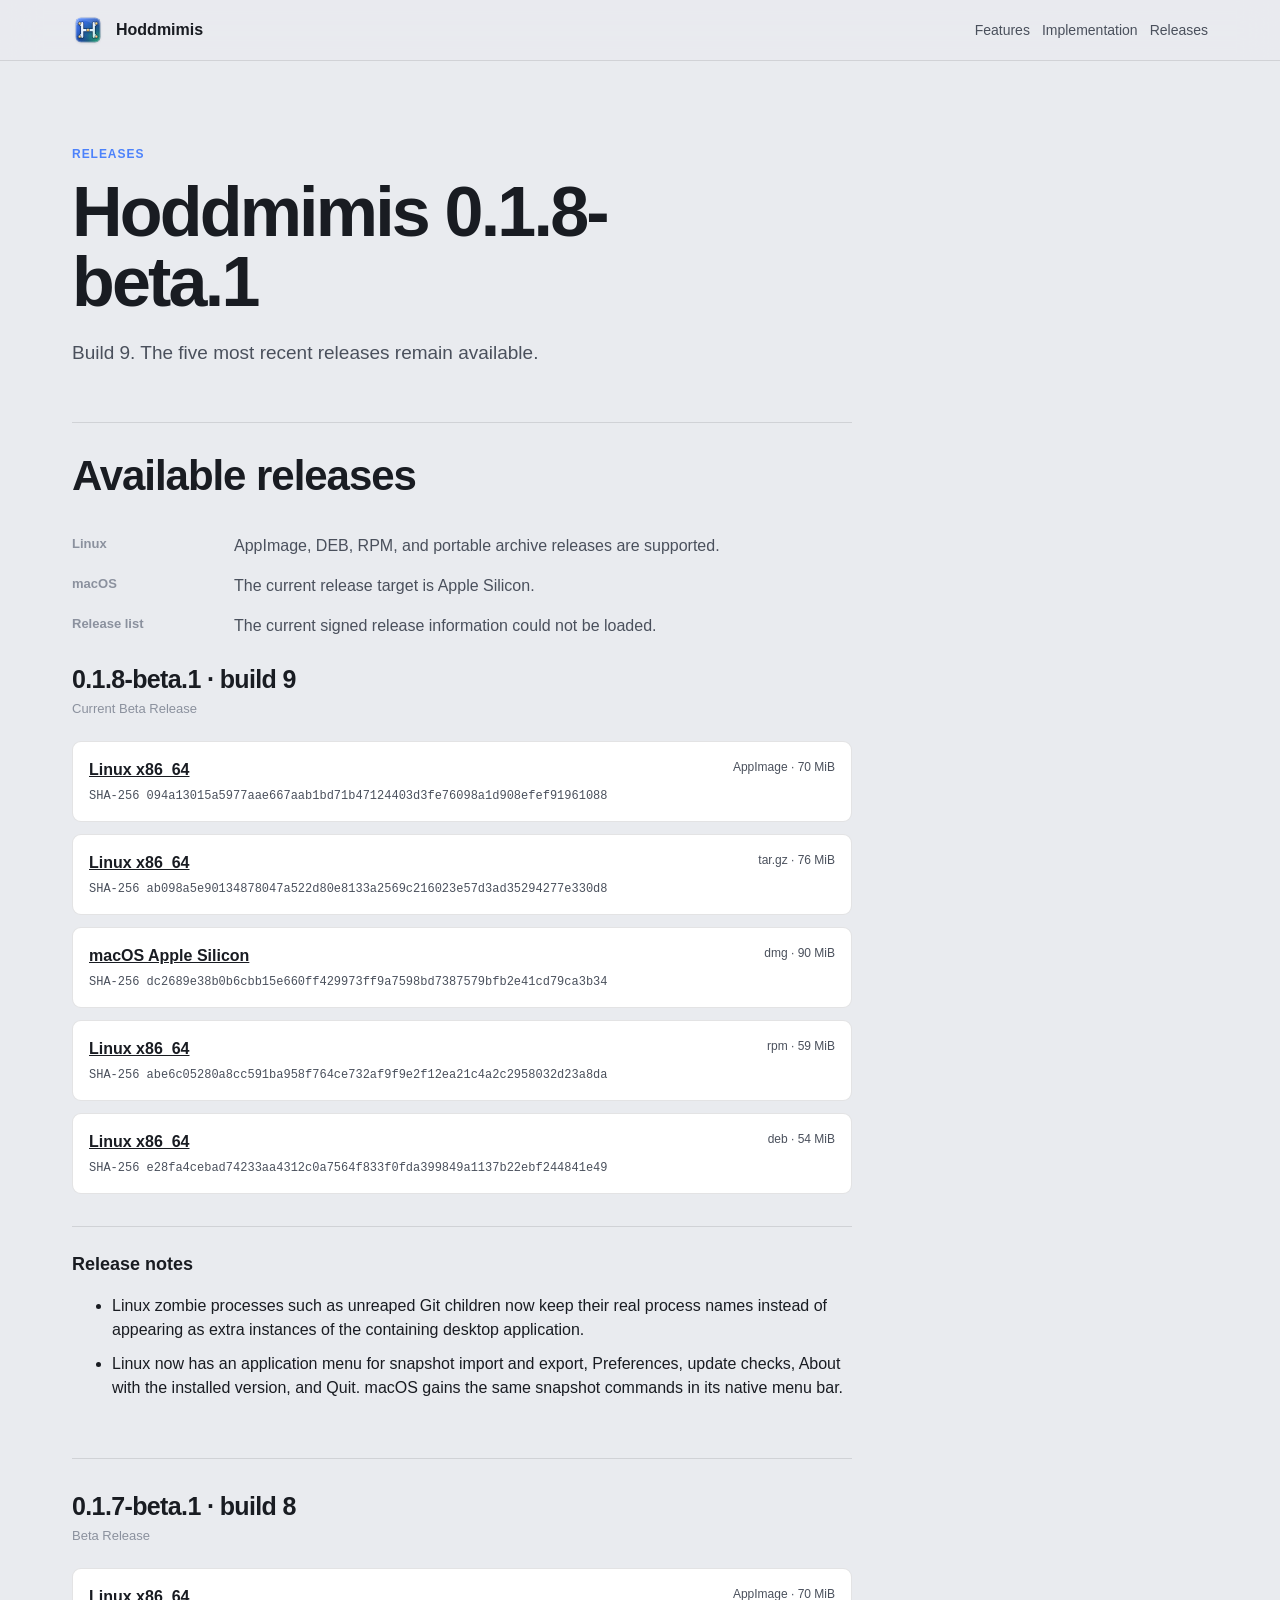
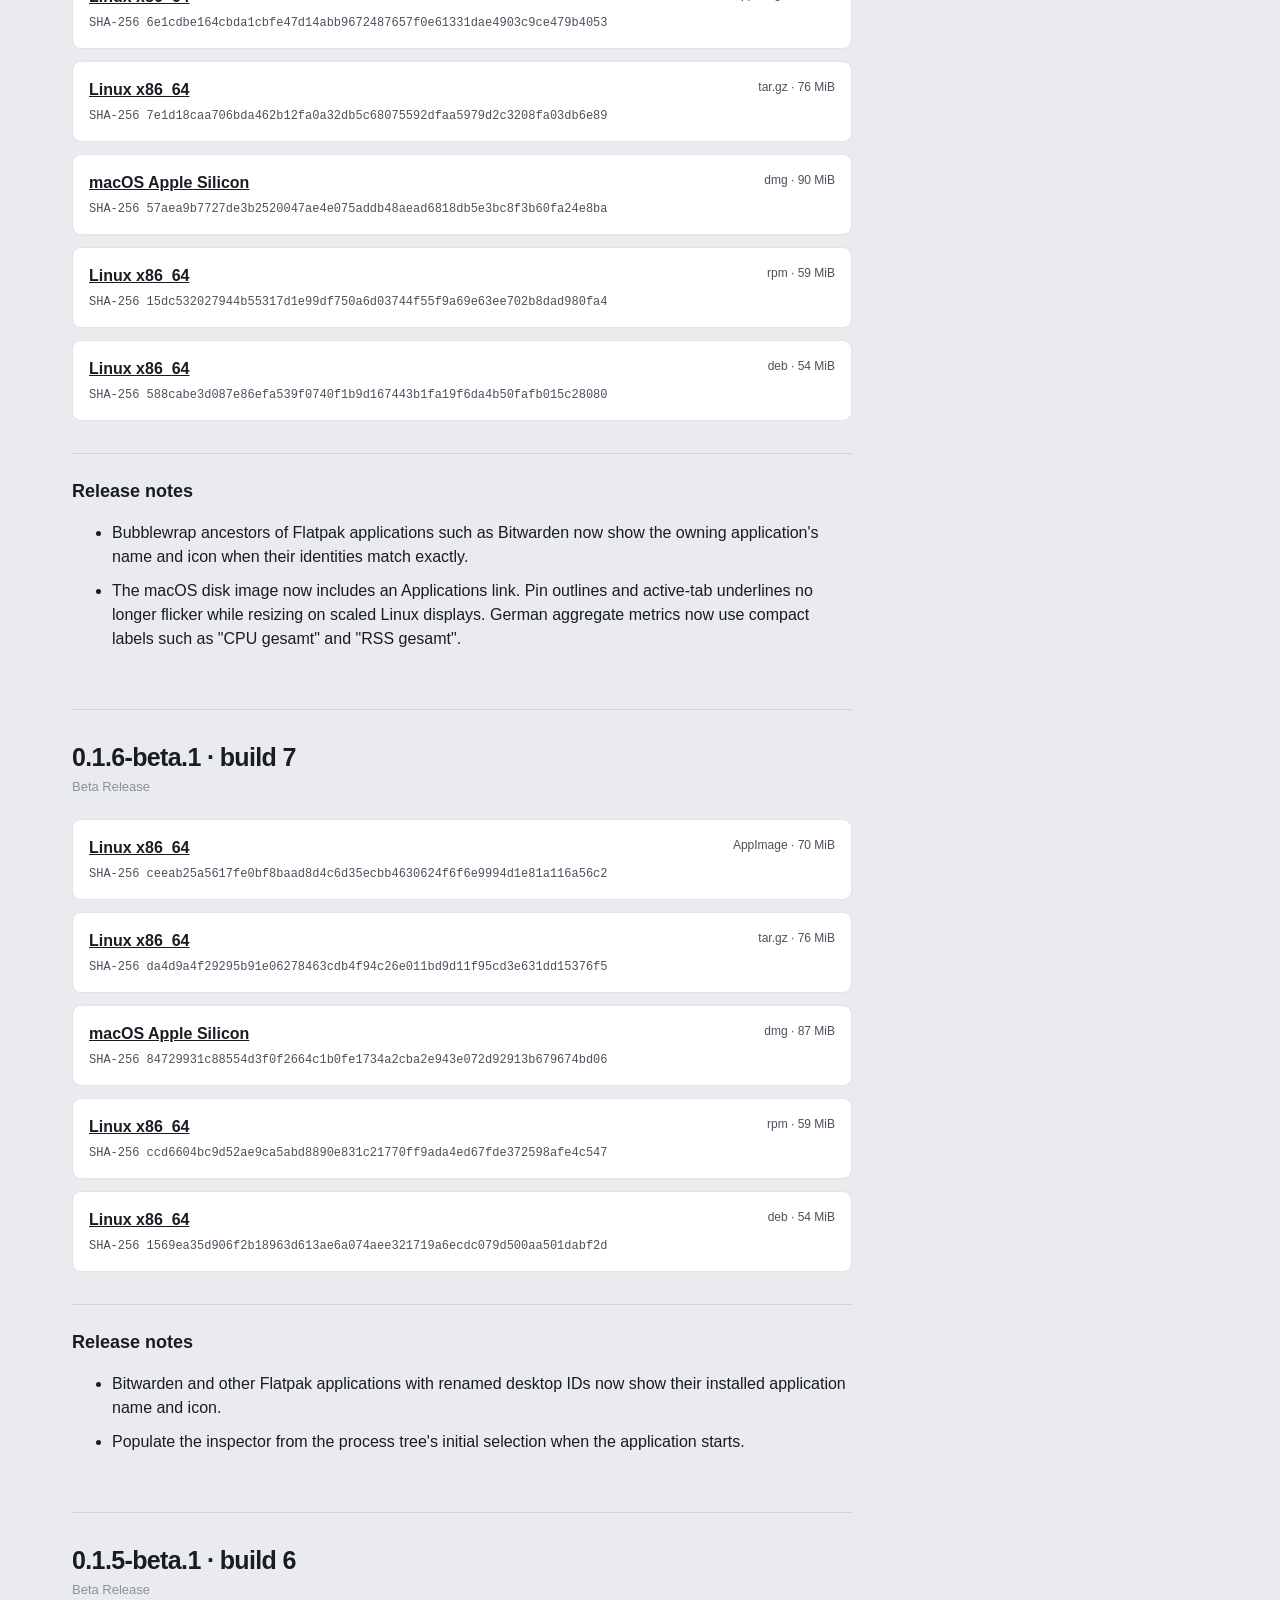
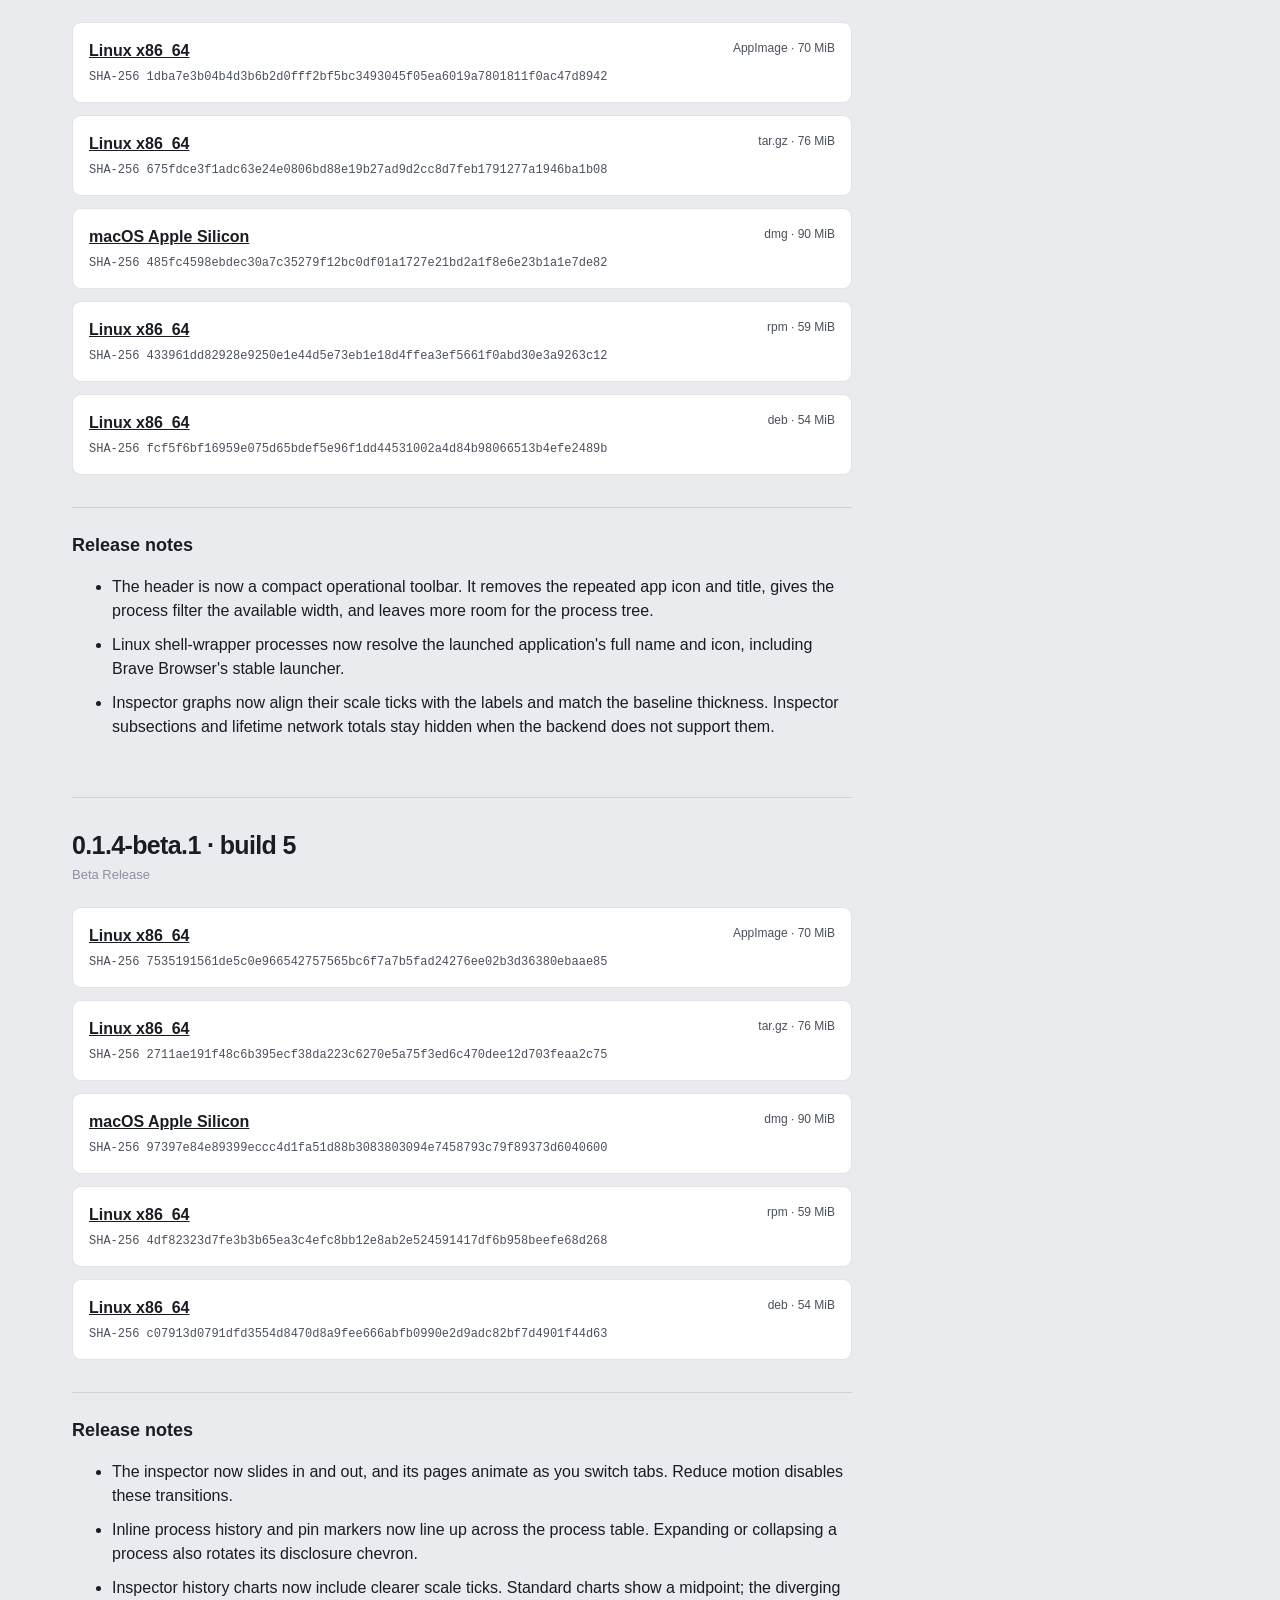
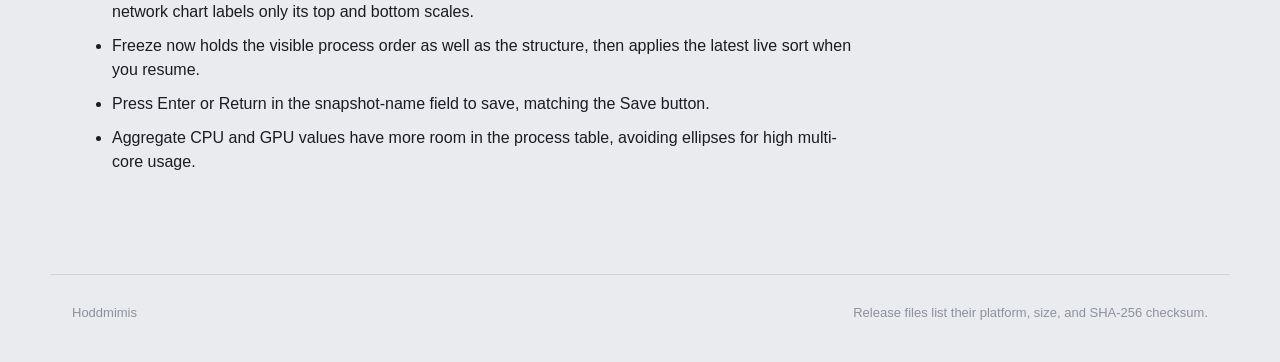
==== website/releases.html @ bf932015 "Publish clean Hoddmimis website history" ====
<!doctype html>
<html lang="en">
  <head>
    <meta charset="utf-8">
    <meta name="viewport" content="width=device-width, initial-scale=1">
    <title>Releases · Hoddmimis</title>
    <meta name="description" content="Linux and macOS downloads, release notes, sizes, and checksums for Hoddmimis.">
    <meta name="theme-color" content="#16181d" media="(prefers-color-scheme: dark)">
    <meta name="theme-color" content="#ffffff" media="(prefers-color-scheme: light)">
    <link rel="icon" href="assets/brand/hoddmimis-icon.svg" type="image/svg+xml">
    <link rel="icon" href="assets/brand/favicon-32.png" sizes="32x32" type="image/png">
    <link rel="apple-touch-icon" href="assets/brand/apple-touch-icon.png" sizes="180x180">
    <link rel="manifest" href="site.webmanifest">
    <link rel="stylesheet" href="styles.css">
  </head>
  <body>
    <a class="skip-link" href="#main-content">Skip to main content</a>
    <header class="site-header">
      <nav aria-label="Primary navigation">
        <a class="brand" href="index.html" aria-label="Hoddmimis home"><img class="brand-mark" src="assets/brand/hoddmimis-icon.svg" alt="" width="32" height="32"><span>Hoddmimis</span></a>
        <div class="nav-links"><a href="index.html#features">Features</a><a href="index.html#architecture">Implementation</a><a aria-current="page" href="releases.html">Releases</a></div>
      </nav>
    </header>
    <main id="main-content" class="release-page" tabindex="-1">
      <p class="section-label">Releases</p>
      <h1 data-release-heading aria-live="polite">Hoddmimis releases</h1>
      <p class="lede" data-release-intro>Loading the current Linux and macOS release information.</p>
      <section class="release-status" aria-labelledby="current-status" data-release-status>
        <h2 id="current-status">Current development status</h2>
        <dl data-development-status>
          <dt>Linux</dt><dd>AppImage, DEB, RPM, and portable archive releases are supported.</dd>
          <dt>macOS</dt><dd>The current release target is Apple Silicon.</dd>
          <dt>Release list</dt><dd>The current signed release information could not be loaded.</dd>
        </dl>
        <div class="release-history" data-release-history hidden></div>
        <p class="manifest-error" data-manifest-error role="status" hidden>The release list could not be loaded.</p>
      </section>
    </main>
    <footer><span>Hoddmimis</span><span>Release files list their platform, size, and SHA-256 checksum.</span></footer>
    <script src="releases.js" defer></script>
  </body>
</html>
---- website/styles.css ----
:root {
  color-scheme: light dark;
  --page: #e9ebef;
  --surface: #ffffff;
  --panel: #ffffff;
  --header: #fafafb;
  --field: #f1f2f5;
  --selection: #eaf0fd;
  --text: #191c22;
  --muted: #4a505c;
  --faint: #8b919e;
  --accent: #4c82fb;
  --live: #34c77b;
  --line: rgba(25, 28, 34, 0.12);
  --shadow: rgba(25, 28, 34, 0.16);
}

@media (prefers-color-scheme: dark) {
  :root {
    --page: #0d0f13;
    --surface: #16181d;
    --panel: #15171c;
    --header: #181a1f;
    --field: #1f2229;
    --selection: #1d273d;
    --text: #e7e9ee;
    --muted: #9aa1ad;
    --faint: #646b78;
    --line: rgba(231, 233, 238, 0.11);
    --shadow: rgba(0, 0, 0, 0.38);
  }
}

* { box-sizing: border-box; }

html { scroll-behavior: smooth; }

body {
  margin: 0;
  background: var(--page);
  color: var(--text);
  font-family: Inter, Geist, -apple-system, BlinkMacSystemFont, "Segoe UI", sans-serif;
  line-height: 1.5;
}

a { color: inherit; }

.skip-link {
  position: fixed;
  top: 8px;
  left: 8px;
  z-index: 20;
  padding: 10px 14px;
  border: 1px solid var(--accent);
  border-radius: 8px;
  background: var(--surface);
  color: var(--text);
  font-weight: 700;
  text-decoration: none;
  transform: translateY(calc(-100% - 16px));
}

.skip-link:focus {
  transform: translateY(0);
}

.site-header {
  position: sticky;
  top: 0;
  z-index: 10;
  border-bottom: 1px solid var(--line);
  background: color-mix(in srgb, var(--page) 86%, transparent);
  backdrop-filter: blur(18px);
}

nav {
  display: flex;
  align-items: center;
  justify-content: space-between;
  max-width: 1180px;
  margin: 0 auto;
  padding: 14px 22px;
}

.brand, .nav-links { display: flex; align-items: center; gap: 12px; }
.brand { font-weight: 750; text-decoration: none; }
.brand-mark {
  border-radius: 8px;
  display: block;
}
.brand-mark { width: 32px; height: 32px; }
.nav-links a { color: var(--muted); font-size: 14px; text-decoration: none; }
.nav-links a:hover, .nav-links a:focus-visible { color: var(--text); }

.hero {
  display: grid;
  grid-template-columns: minmax(0, 0.84fr) minmax(520px, 1.16fr);
  gap: 52px;
  align-items: center;
  max-width: 1180px;
  min-height: 680px;
  margin: 0 auto;
  padding: 72px 22px 84px;
}

.eyebrow, .section-label {
  margin: 0 0 14px;
  color: var(--accent);
  font-size: 12px;
  font-weight: 780;
  letter-spacing: 0.08em;
  text-transform: uppercase;
}

h1, h2, h3, p { margin-top: 0; }
h1 { max-width: 720px; margin-bottom: 22px; font-size: clamp(44px, 6vw, 64px); line-height: 1; letter-spacing: -0.04em; }
h2 { max-width: 760px; font-size: clamp(30px, 4vw, 42px); line-height: 1.1; letter-spacing: -0.025em; }
h3 { margin-bottom: 10px; font-size: 18px; }
.lede { max-width: 660px; color: var(--muted); font-size: 19px; }
.development-note { margin-top: 18px; color: var(--faint); font-size: 13px; }

.actions { display: flex; flex-wrap: wrap; gap: 10px; margin-top: 30px; }
.button { border: 1px solid var(--line); border-radius: 8px; padding: 11px 17px; font-weight: 700; text-decoration: none; }
.button.primary { border-color: var(--accent); background: var(--accent); color: #fff; }
.button.secondary { background: var(--surface); }
.button:focus-visible, a:focus-visible { outline: 3px solid color-mix(in srgb, var(--accent) 55%, transparent); outline-offset: 3px; }

.app-shot { overflow: hidden; margin: 0; border: 1px solid var(--line); border-radius: 12px; background: var(--panel); box-shadow: 0 24px 60px var(--shadow); }
.app-shot img { display: block; width: 100%; height: auto; }
.app-shot figcaption { border-top: 1px solid var(--line); padding: 9px 12px; color: var(--faint); font-size: 12px; }

.band, .release-page { max-width: 1180px; margin: 0 auto; padding: 84px 22px; }
.feature-grid { display: grid; grid-template-columns: repeat(2, minmax(0, 1fr)); gap: 14px; margin-top: 34px; }
.feature-grid article { min-height: 170px; border: 1px solid var(--line); border-radius: 10px; padding: 24px; background: var(--surface); }
.feature-grid p, .architecture p { color: var(--muted); }
.architecture { max-width: 820px; }
.architecture p:last-child { max-width: 760px; }

.release-page { min-height: calc(100vh - 140px); }
.release-page h1 { font-size: clamp(42px, 6vw, 70px); }
.release-status { max-width: 780px; margin-top: 54px; border-top: 1px solid var(--line); padding-top: 30px; }
.release-status dl { display: grid; grid-template-columns: 140px 1fr; gap: 16px 22px; }
.release-status dt { color: var(--faint); font-size: 13px; font-weight: 700; }
.release-status dd { margin: 0; color: var(--muted); }
.release-history { display: grid; gap: 42px; margin-top: 28px; }
.release-entry + .release-entry { border-top: 1px solid var(--line); padding-top: 34px; }
.release-entry h2 { margin: 0; font-size: 25px; }
.release-channel { margin: 6px 0 0; color: var(--faint); font-size: 13px; text-transform: capitalize; }
.release-assets { display: grid; gap: 12px; margin-top: 22px; }
.release-notes { margin-top: 32px; border-top: 1px solid var(--line); padding-top: 24px; }
.release-notes h3 { margin-top: 0; }
.release-notes li + li { margin-top: 10px; }
.release-asset { display: grid; grid-template-columns: 1fr auto; gap: 5px 20px; border: 1px solid var(--line); border-radius: 9px; padding: 16px; background: var(--surface); }
.release-asset a { color: var(--text); font-weight: 720; }
.release-asset span, .release-asset code { color: var(--muted); font-size: 12px; }
.release-asset code { grid-column: 1 / -1; overflow-wrap: anywhere; }
.manifest-error { color: var(--muted); }

footer { display: flex; justify-content: space-between; gap: 24px; max-width: 1180px; margin: 0 auto; border-top: 1px solid var(--line); padding: 28px 22px 40px; color: var(--faint); font-size: 13px; }

@media (max-width: 920px) {
  .hero { grid-template-columns: 1fr; min-height: auto; }
}

@media (max-width: 620px) {
  .nav-links a:not([aria-current="page"]) { display: none; }
  .hero, .band, .release-page { padding-left: 16px; padding-right: 16px; }
  .hero { padding-top: 52px; }
  h1 { font-size: 46px; }
  .feature-grid { grid-template-columns: 1fr; }
  .release-status dl { grid-template-columns: 1fr; gap: 5px; }
  .release-status dd { margin-bottom: 14px; }
  .release-asset { grid-template-columns: 1fr; }
  footer { flex-direction: column; padding-left: 16px; padding-right: 16px; }
}

@media (prefers-reduced-motion: reduce) {
  html { scroll-behavior: auto; }
}
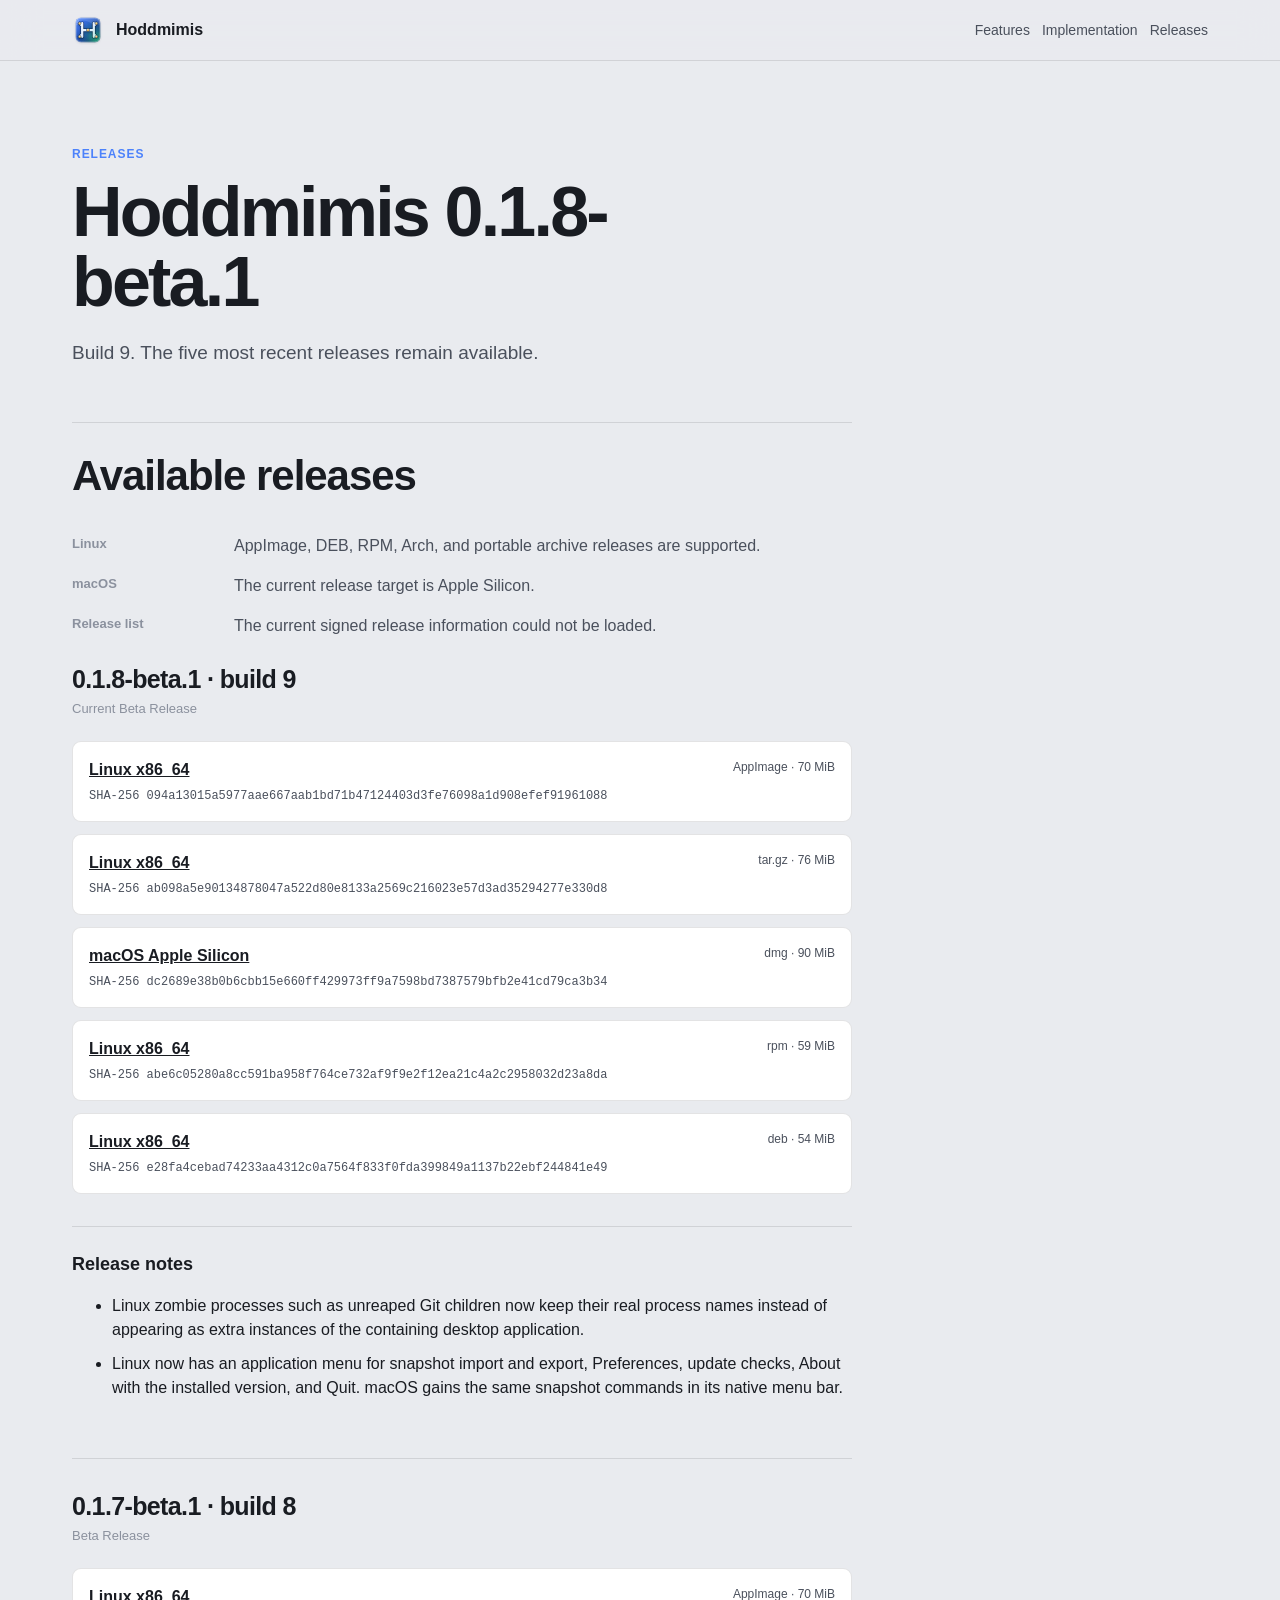
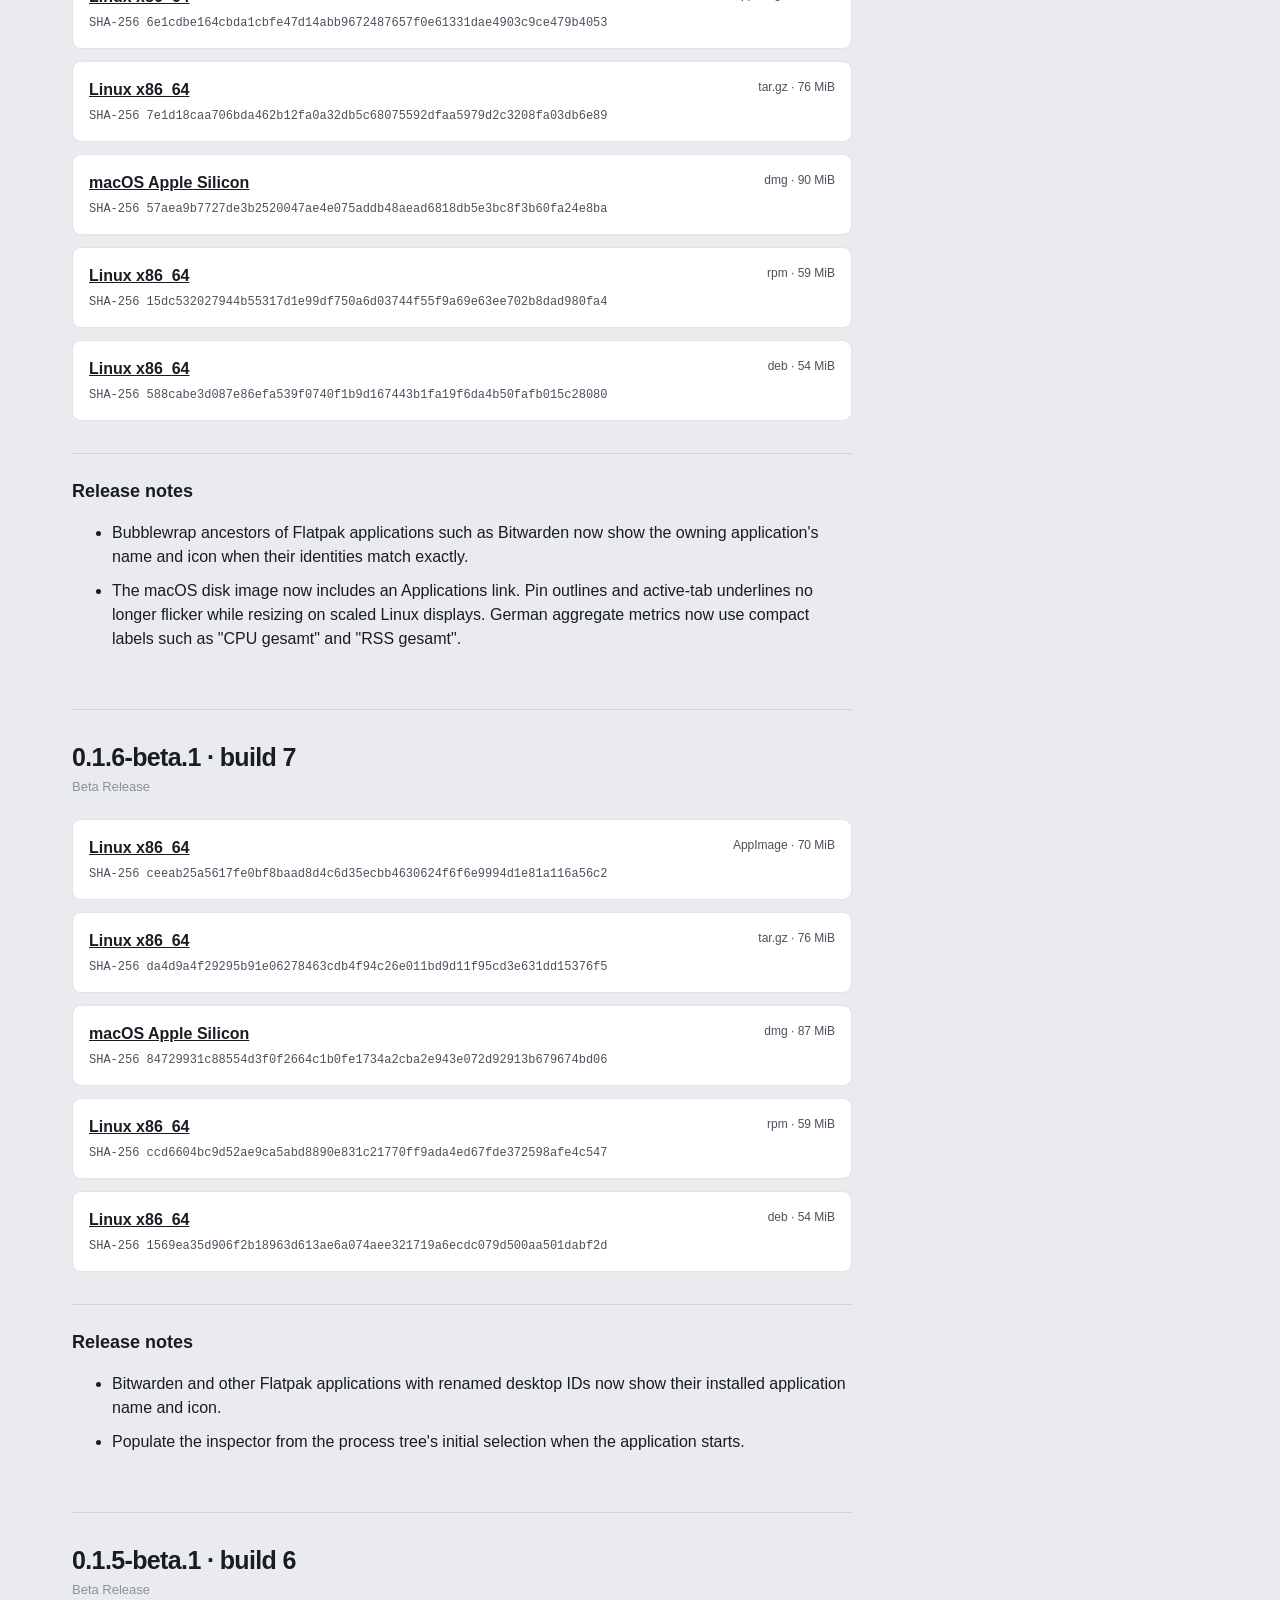
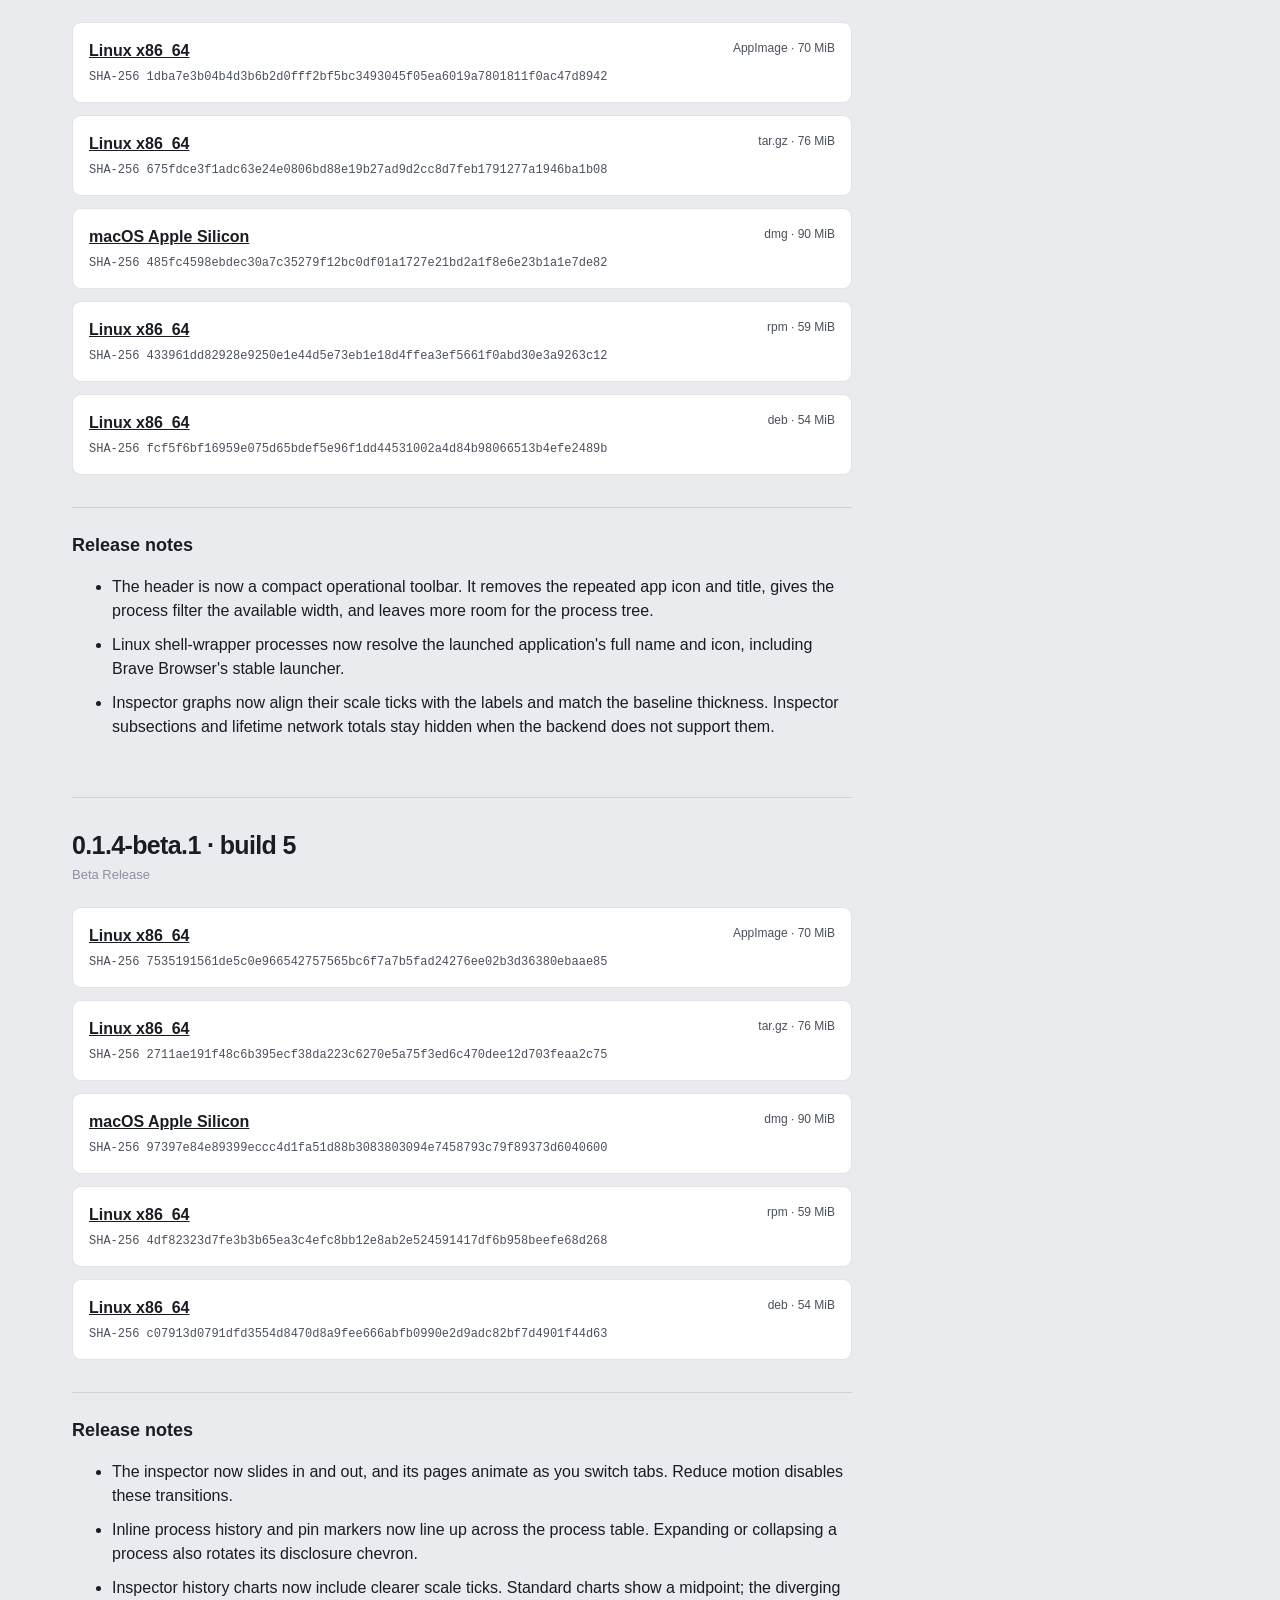
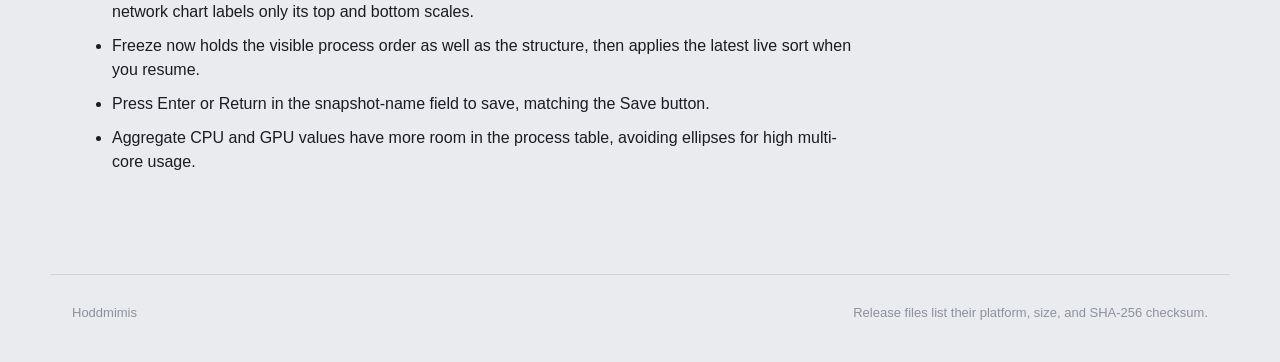
==== commit caccdc8f: "Sync Hoddmimis website from Forgejo" ====
--- a/website/releases.html
+++ b/website/releases.html
@@ -28,7 +28,7 @@
       <section class="release-status" aria-labelledby="current-status" data-release-status>
         <h2 id="current-status">Current development status</h2>
         <dl data-development-status>
-          <dt>Linux</dt><dd>AppImage, DEB, RPM, and portable archive releases are supported.</dd>
+          <dt>Linux</dt><dd>AppImage, DEB, RPM, Arch, and portable archive releases are supported.</dd>
           <dt>macOS</dt><dd>The current release target is Apple Silicon.</dd>
           <dt>Release list</dt><dd>The current signed release information could not be loaded.</dd>
         </dl>
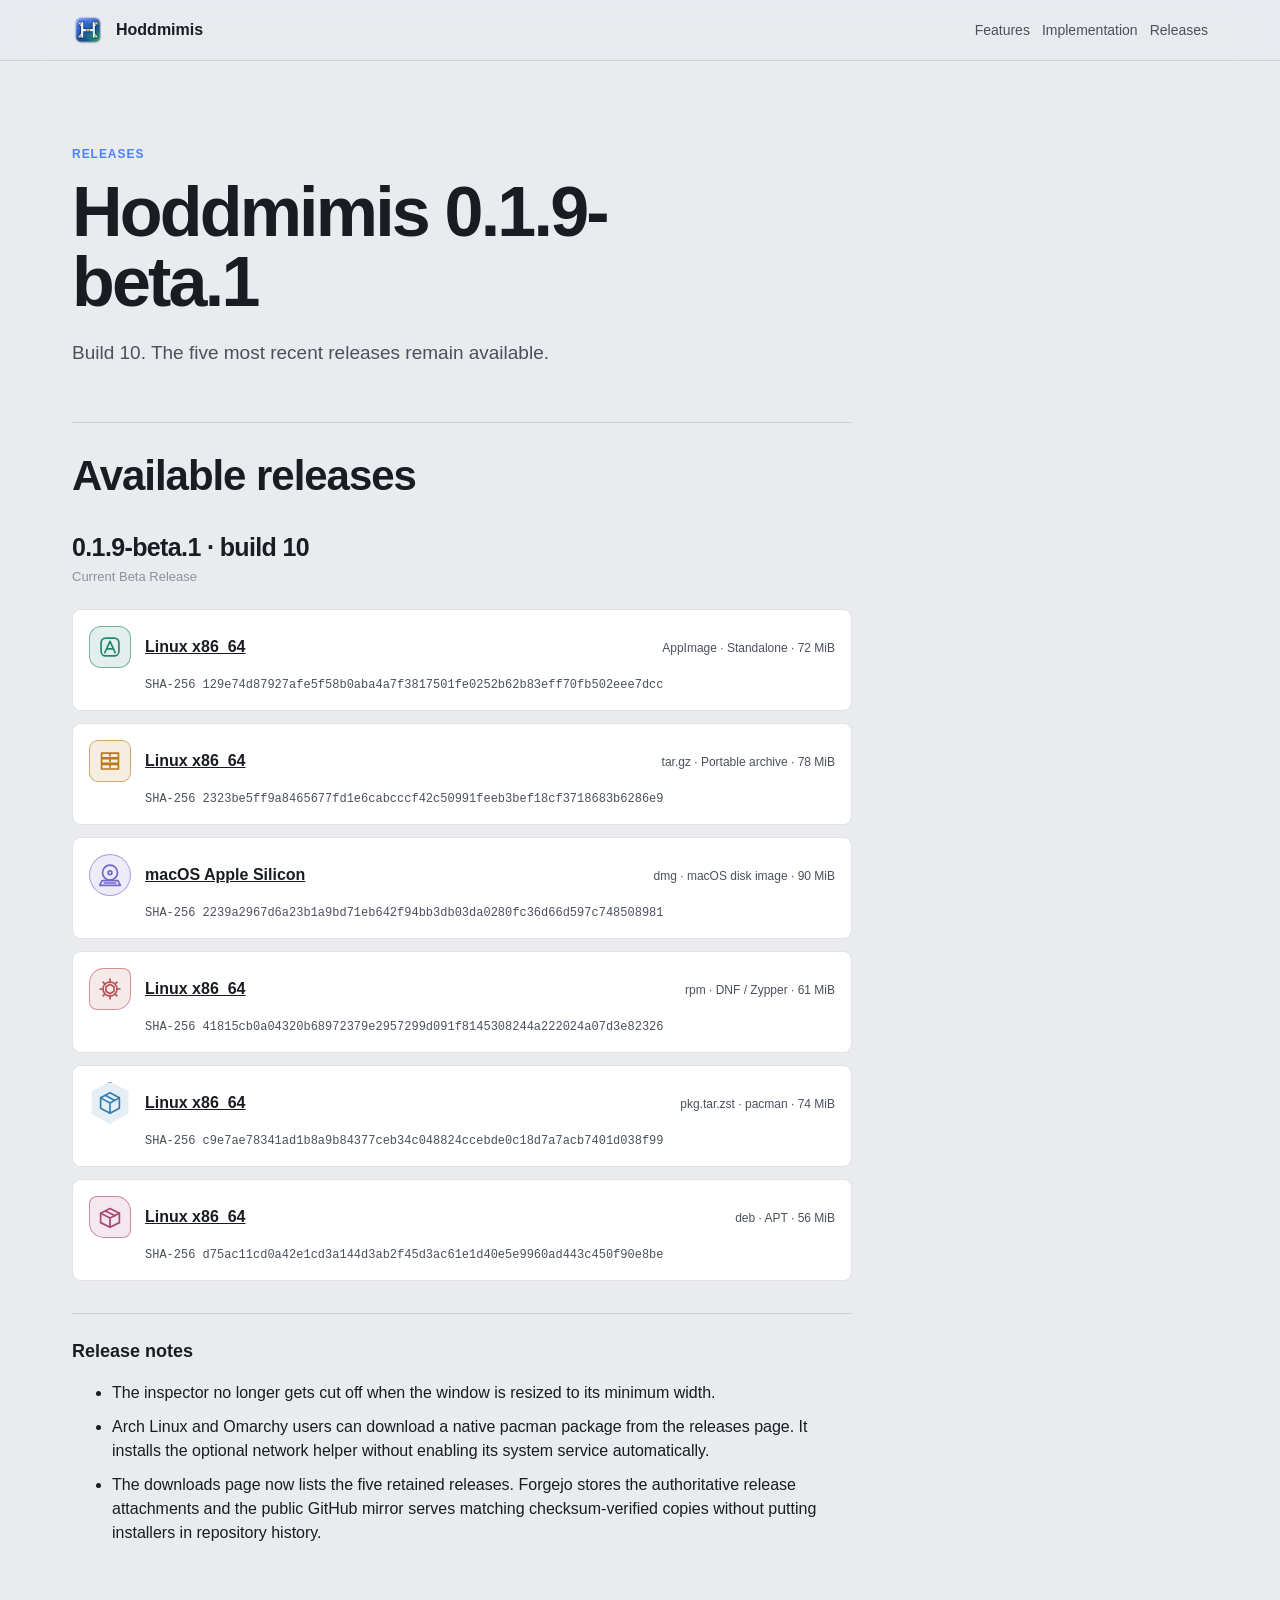
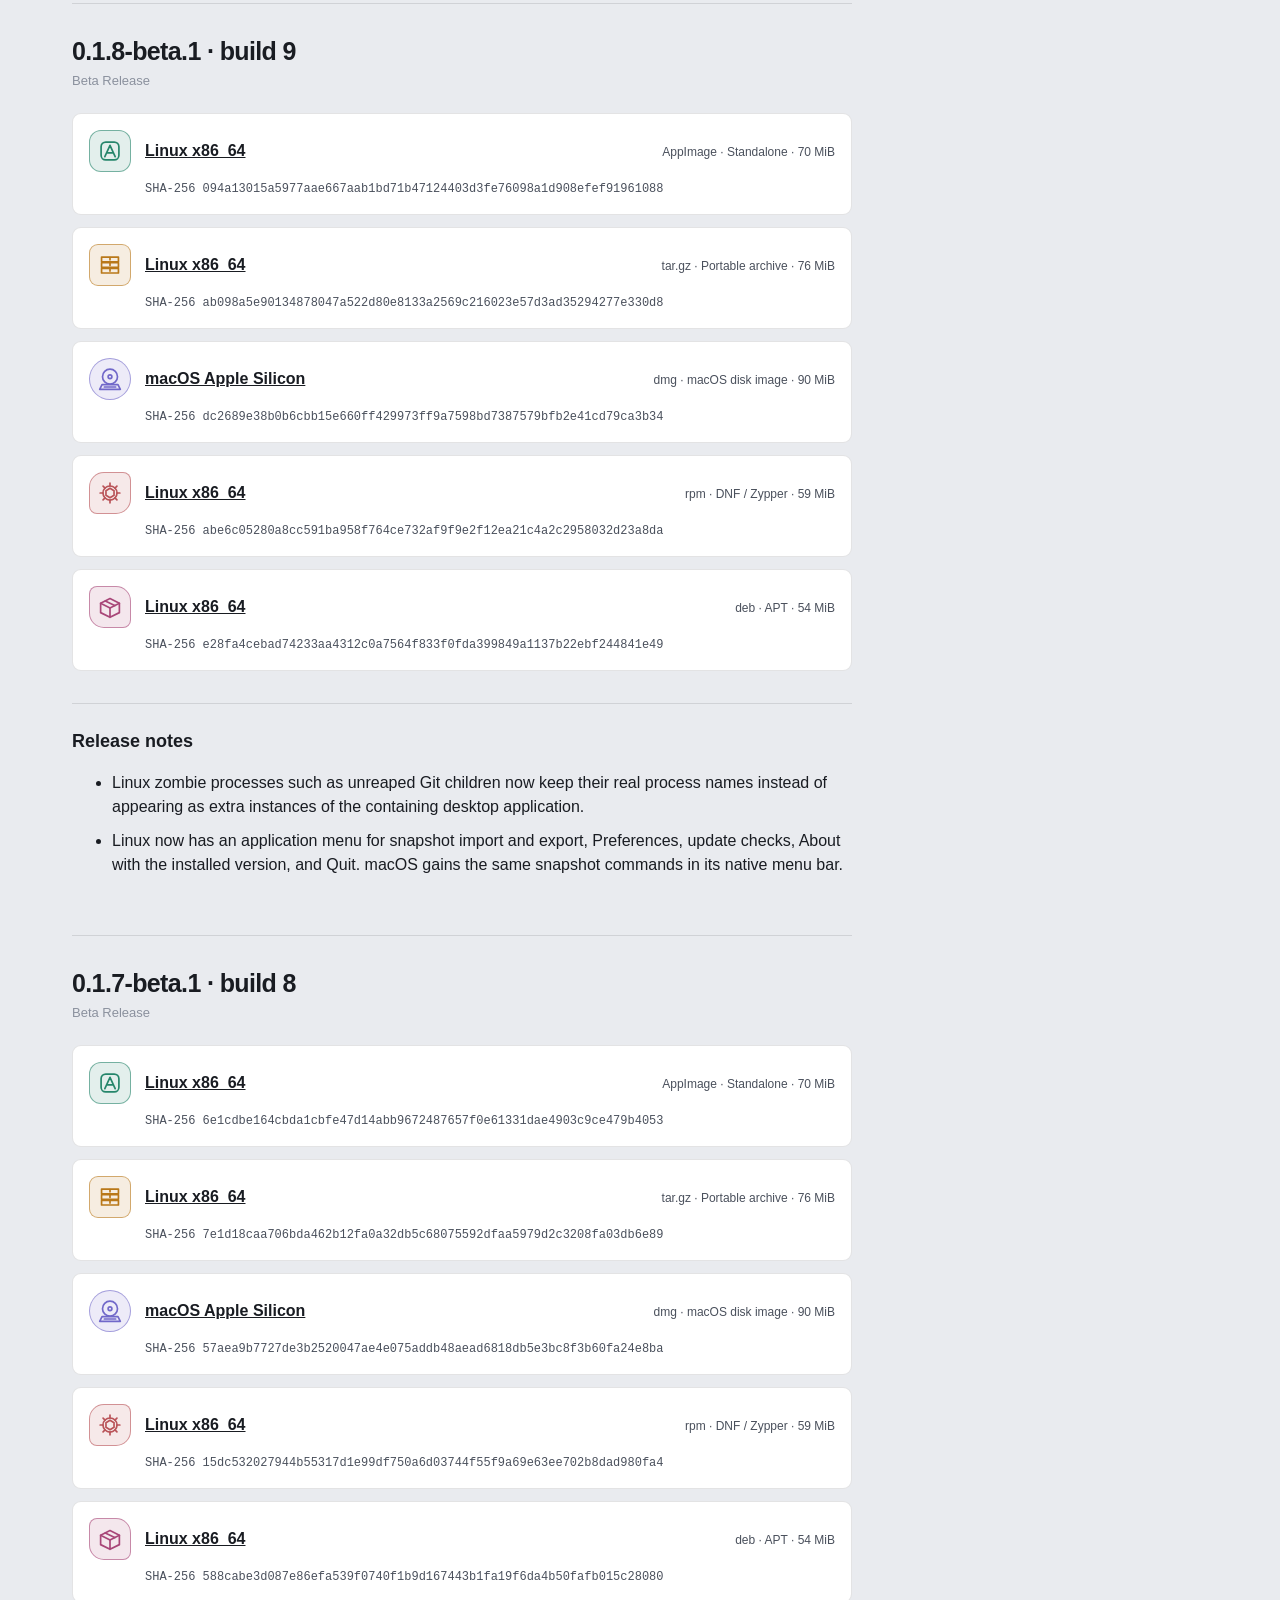
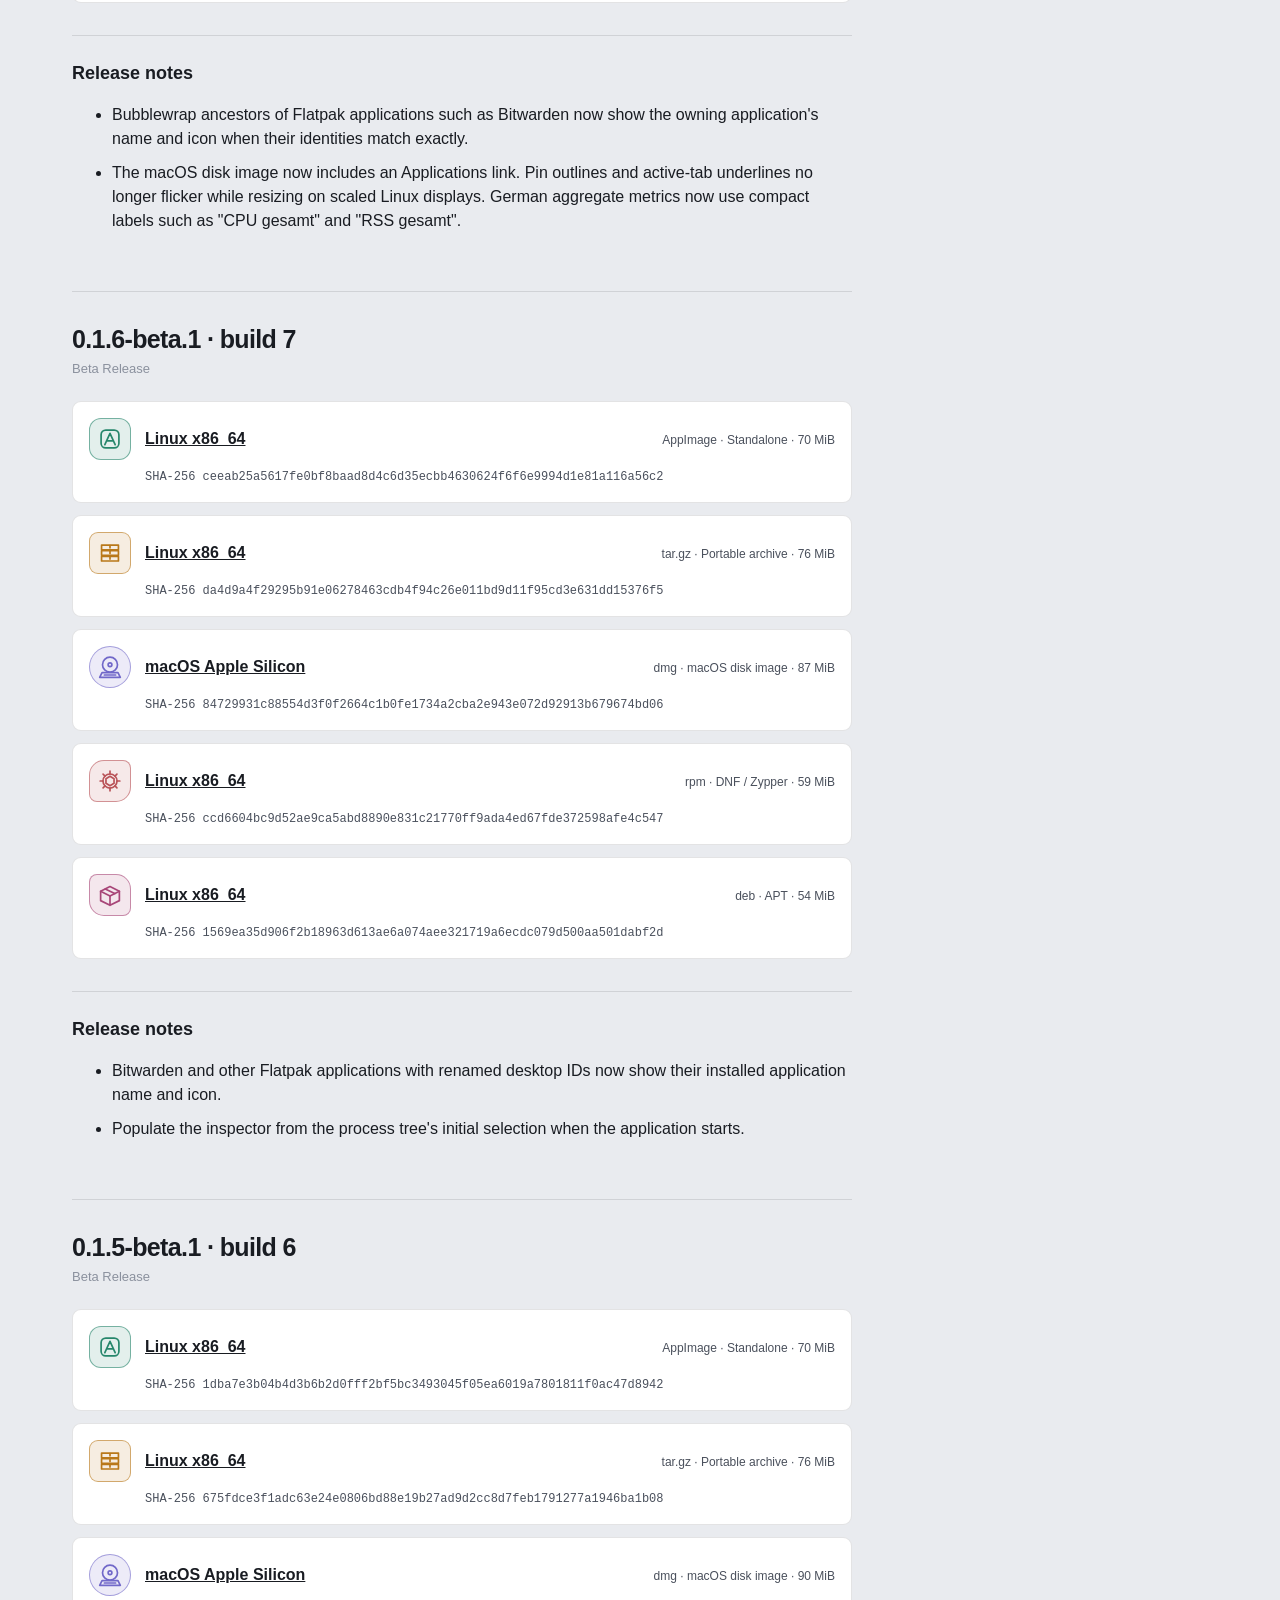
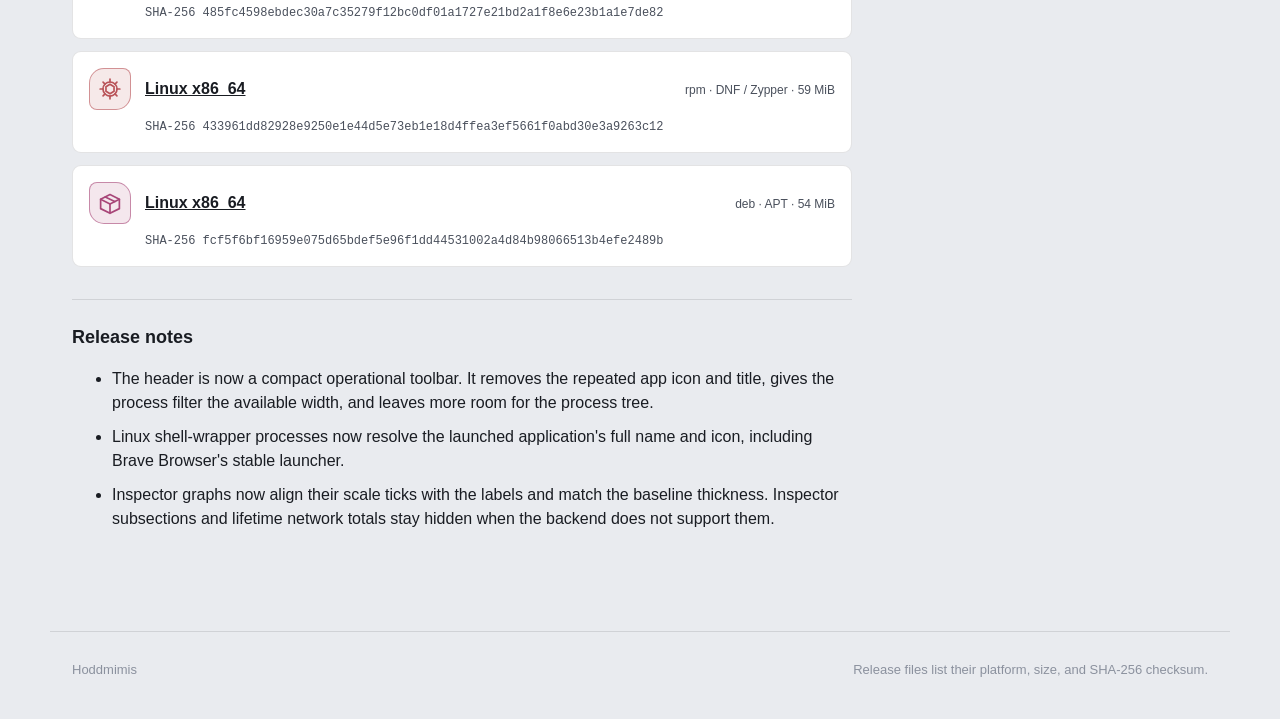
==== commit 67c5b324: "Sync Hoddmimis website from Forgejo" ====
--- a/website/releases.html
+++ b/website/releases.html
@@ -14,6 +14,34 @@
     <link rel="stylesheet" href="styles.css">
   </head>
   <body>
+    <svg class="release-icon-sprite" aria-hidden="true" focusable="false">
+      <symbol id="release-icon-appimage" viewBox="0 0 32 32">
+        <rect x="6.5" y="6.5" width="19" height="19" rx="5"></rect>
+        <path d="M10.5 22 16 10l5.5 12M12.5 18h7"></path>
+      </symbol>
+      <symbol id="release-icon-archive" viewBox="0 0 32 32">
+        <path d="M7 7.5h18v5H7zM7 13.5h18v5H7zM7 19.5h18v5H7z"></path>
+        <path d="M16 8v2.5M16 14v2.5M16 20v2.5"></path>
+      </symbol>
+      <symbol id="release-icon-package" viewBox="0 0 32 32">
+        <path d="m16 5 10 5.5v11L16 27 6 21.5v-11L16 5Z"></path>
+        <path d="m6.5 10.8 9.5 5.3 9.5-5.3M16 16v10.5M11 7.8l10 5.5"></path>
+      </symbol>
+      <symbol id="release-icon-disk" viewBox="0 0 32 32">
+        <circle cx="16" cy="13.5" r="8"></circle>
+        <circle cx="16" cy="13.5" r="2"></circle>
+        <path d="M7.5 22h17l2.5 5H5l2.5-5ZM10 24.5h12"></path>
+      </symbol>
+      <symbol id="release-icon-rpm" viewBox="0 0 32 32">
+        <path d="M16 5.5v3M16 23.5v3M5.5 16h3M23.5 16h3M8.6 8.6l2.1 2.1M21.3 21.3l2.1 2.1M23.4 8.6l-2.1 2.1M10.7 21.3l-2.1 2.1"></path>
+        <circle cx="16" cy="16" r="7.5"></circle>
+        <path d="m16 11 4.3 2.5v5L16 21l-4.3-2.5v-5L16 11Z"></path>
+      </symbol>
+      <symbol id="release-icon-deb" viewBox="0 0 32 32">
+        <path d="m6 12 10-5 10 5-10 5-10-5Z"></path>
+        <path d="M6 12v10l10 5 10-5V12M16 17v10M11 9.5l10 5"></path>
+      </symbol>
+    </svg>
     <a class="skip-link" href="#main-content">Skip to main content</a>
     <header class="site-header">
       <nav aria-label="Primary navigation">
--- a/website/styles.css
+++ b/website/styles.css
@@ -13,6 +13,12 @@
   --live: #34c77b;
   --line: rgba(25, 28, 34, 0.12);
   --shadow: rgba(25, 28, 34, 0.16);
+  --format-appimage: #26866b;
+  --format-archive: #b97819;
+  --format-package: #347eae;
+  --format-disk: #7168c9;
+  --format-rpm: #b95358;
+  --format-deb: #a84678;
 }
 
 @media (prefers-color-scheme: dark) {
@@ -28,10 +34,17 @@
     --faint: #646b78;
     --line: rgba(231, 233, 238, 0.11);
     --shadow: rgba(0, 0, 0, 0.38);
+    --format-appimage: #38a985;
+    --format-archive: #cf9239;
+    --format-package: #479bcf;
+    --format-disk: #8980e2;
+    --format-rpm: #cf686d;
+    --format-deb: #c15a8d;
   }
 }
 
 * { box-sizing: border-box; }
+[hidden] { display: none !important; }
 
 html { scroll-behavior: smooth; }
 
@@ -150,10 +163,20 @@
 .release-notes { margin-top: 32px; border-top: 1px solid var(--line); padding-top: 24px; }
 .release-notes h3 { margin-top: 0; }
 .release-notes li + li { margin-top: 10px; }
-.release-asset { display: grid; grid-template-columns: 1fr auto; gap: 5px 20px; border: 1px solid var(--line); border-radius: 9px; padding: 16px; background: var(--surface); }
+.release-asset { display: grid; grid-template-columns: 42px minmax(0, 1fr); gap: 8px 14px; align-items: center; border: 1px solid var(--line); border-radius: 9px; padding: 16px; background: var(--surface); }
+.release-icon-sprite { position: absolute; width: 0; height: 0; overflow: hidden; }
+.release-asset-icon { display: grid; place-items: center; width: 42px; height: 42px; border: 1px solid color-mix(in srgb, currentColor 58%, transparent); border-radius: 11px; background: color-mix(in srgb, currentColor 13%, var(--surface)); color: var(--format-package); }
+.release-asset-icon svg { width: 30px; height: 30px; fill: none; stroke: currentColor; stroke-linecap: round; stroke-linejoin: round; stroke-width: 1.8; }
+.release-asset .release-asset-icon--appimage { border-radius: 12px; color: var(--format-appimage); }
+.release-asset .release-asset-icon--archive { border-radius: 9px; color: var(--format-archive); }
+.release-asset .release-asset-icon--package { clip-path: polygon(50% 0, 94% 23%, 94% 77%, 50% 100%, 6% 77%, 6% 23%); color: var(--format-package); }
+.release-asset .release-asset-icon--disk { border-radius: 50%; color: var(--format-disk); }
+.release-asset .release-asset-icon--rpm { border-radius: 15px 8px; color: var(--format-rpm); }
+.release-asset .release-asset-icon--deb { border-radius: 8px 15px; color: var(--format-deb); }
+.release-asset-download { display: grid; grid-template-columns: 1fr auto; gap: 20px; align-items: baseline; min-width: 0; }
 .release-asset a { color: var(--text); font-weight: 720; }
 .release-asset span, .release-asset code { color: var(--muted); font-size: 12px; }
-.release-asset code { grid-column: 1 / -1; overflow-wrap: anywhere; }
+.release-asset code { grid-column: 2; overflow-wrap: anywhere; }
 .manifest-error { color: var(--muted); }
 
 footer { display: flex; justify-content: space-between; gap: 24px; max-width: 1180px; margin: 0 auto; border-top: 1px solid var(--line); padding: 28px 22px 40px; color: var(--faint); font-size: 13px; }
@@ -170,7 +193,7 @@
   .feature-grid { grid-template-columns: 1fr; }
   .release-status dl { grid-template-columns: 1fr; gap: 5px; }
   .release-status dd { margin-bottom: 14px; }
-  .release-asset { grid-template-columns: 1fr; }
+  .release-asset-download { grid-template-columns: 1fr; gap: 2px; }
   footer { flex-direction: column; padding-left: 16px; padding-right: 16px; }
 }
 
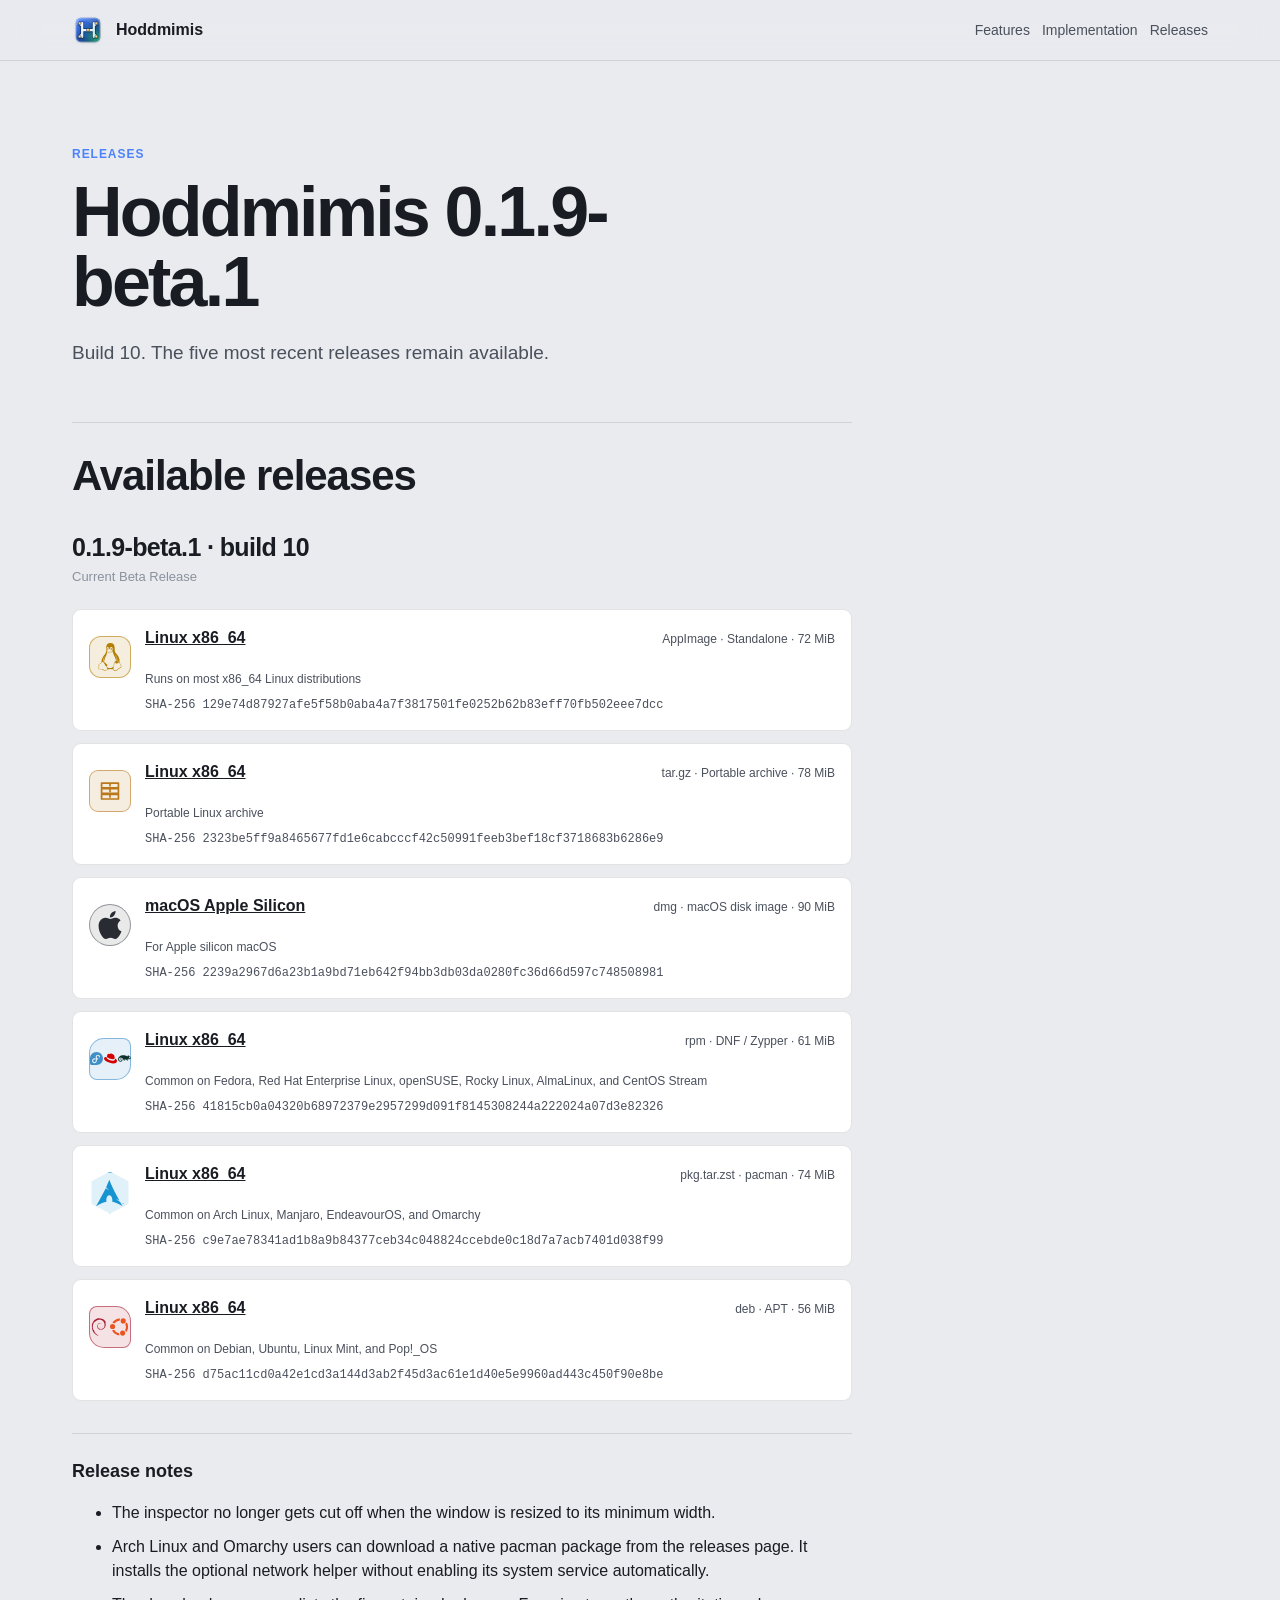
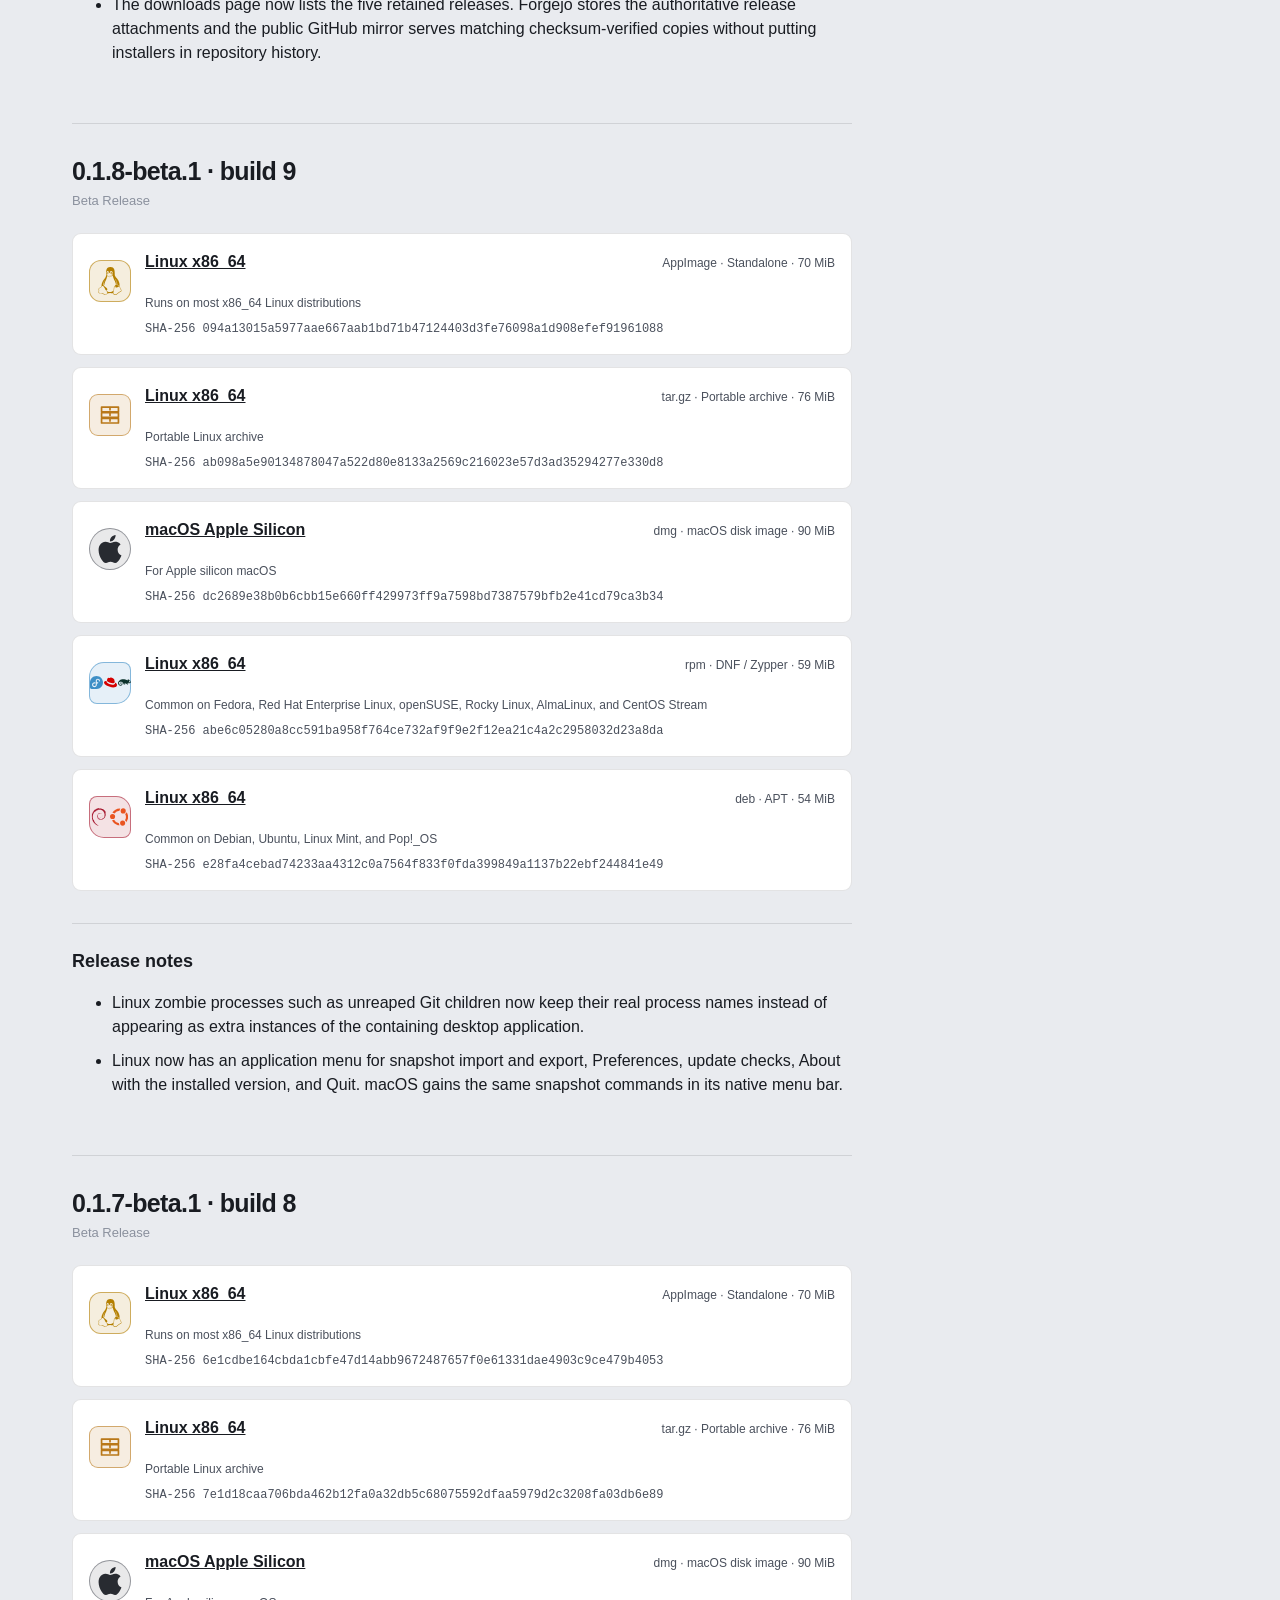
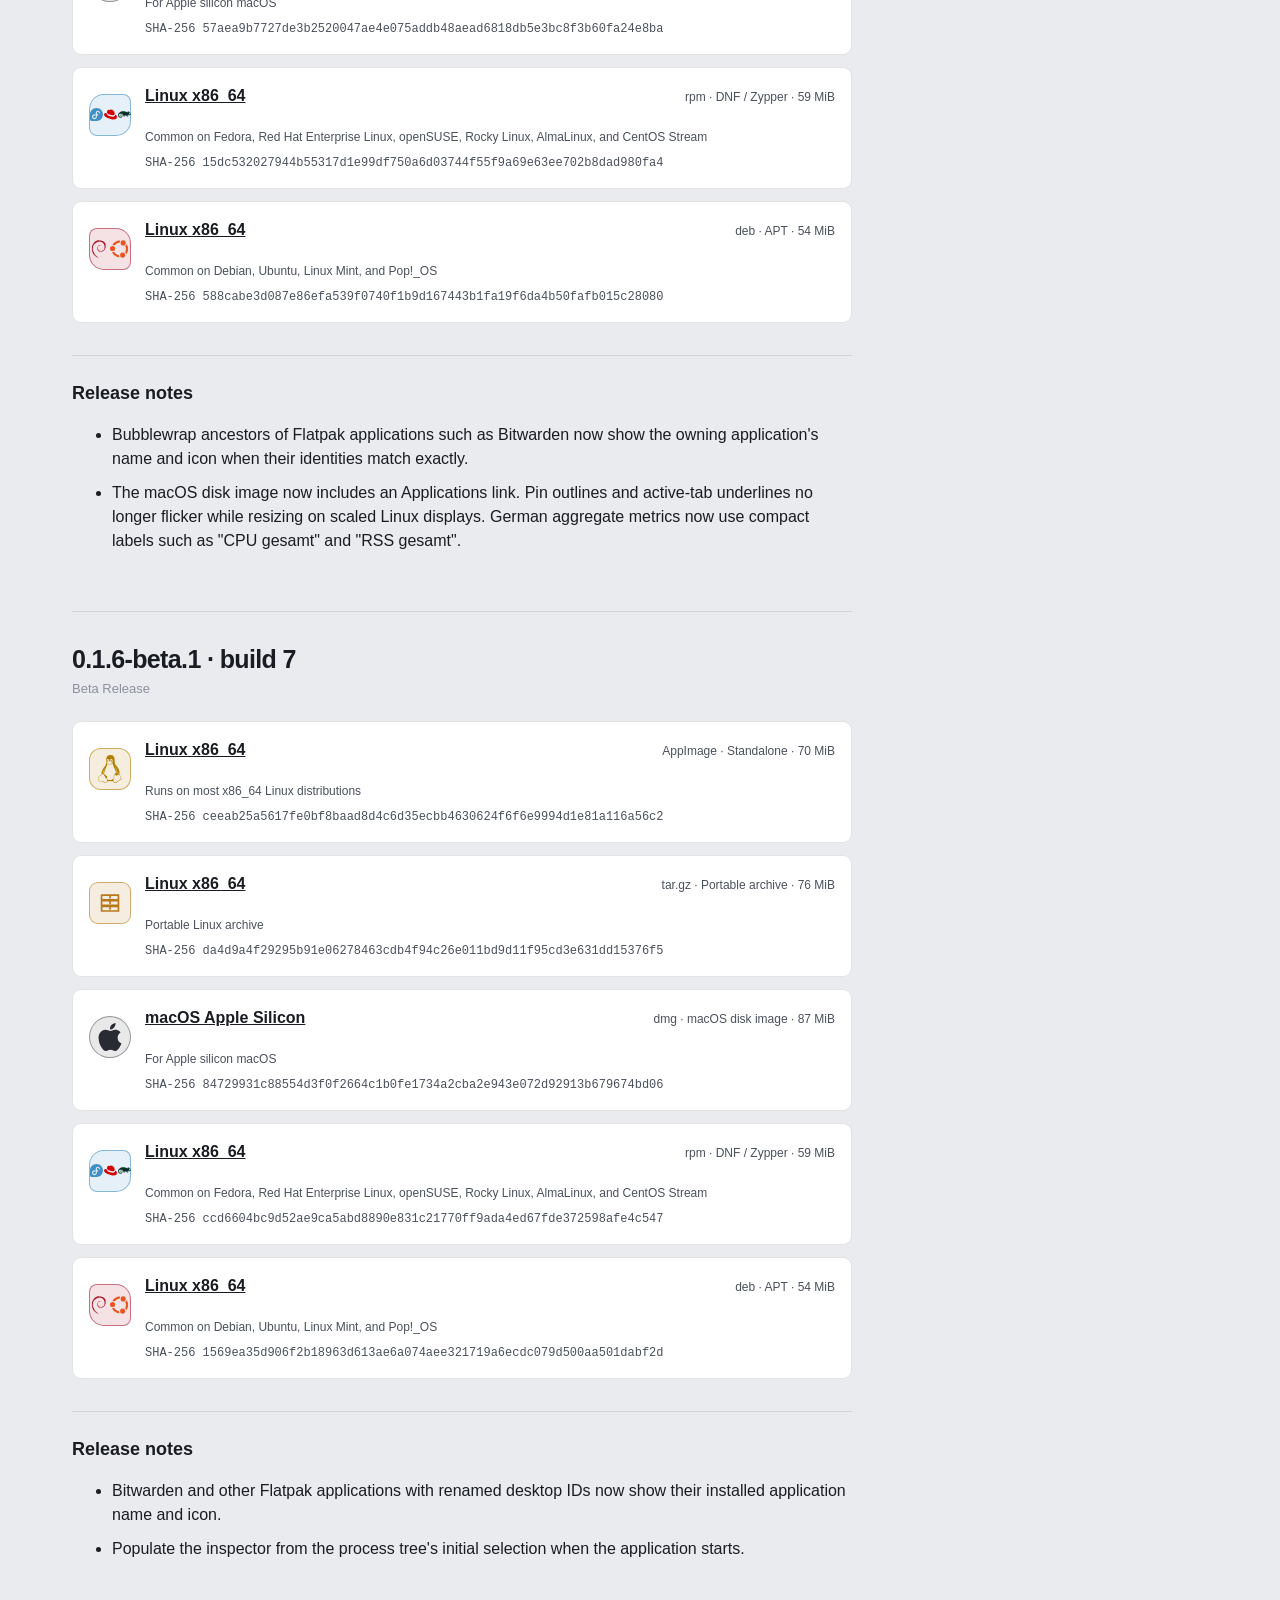
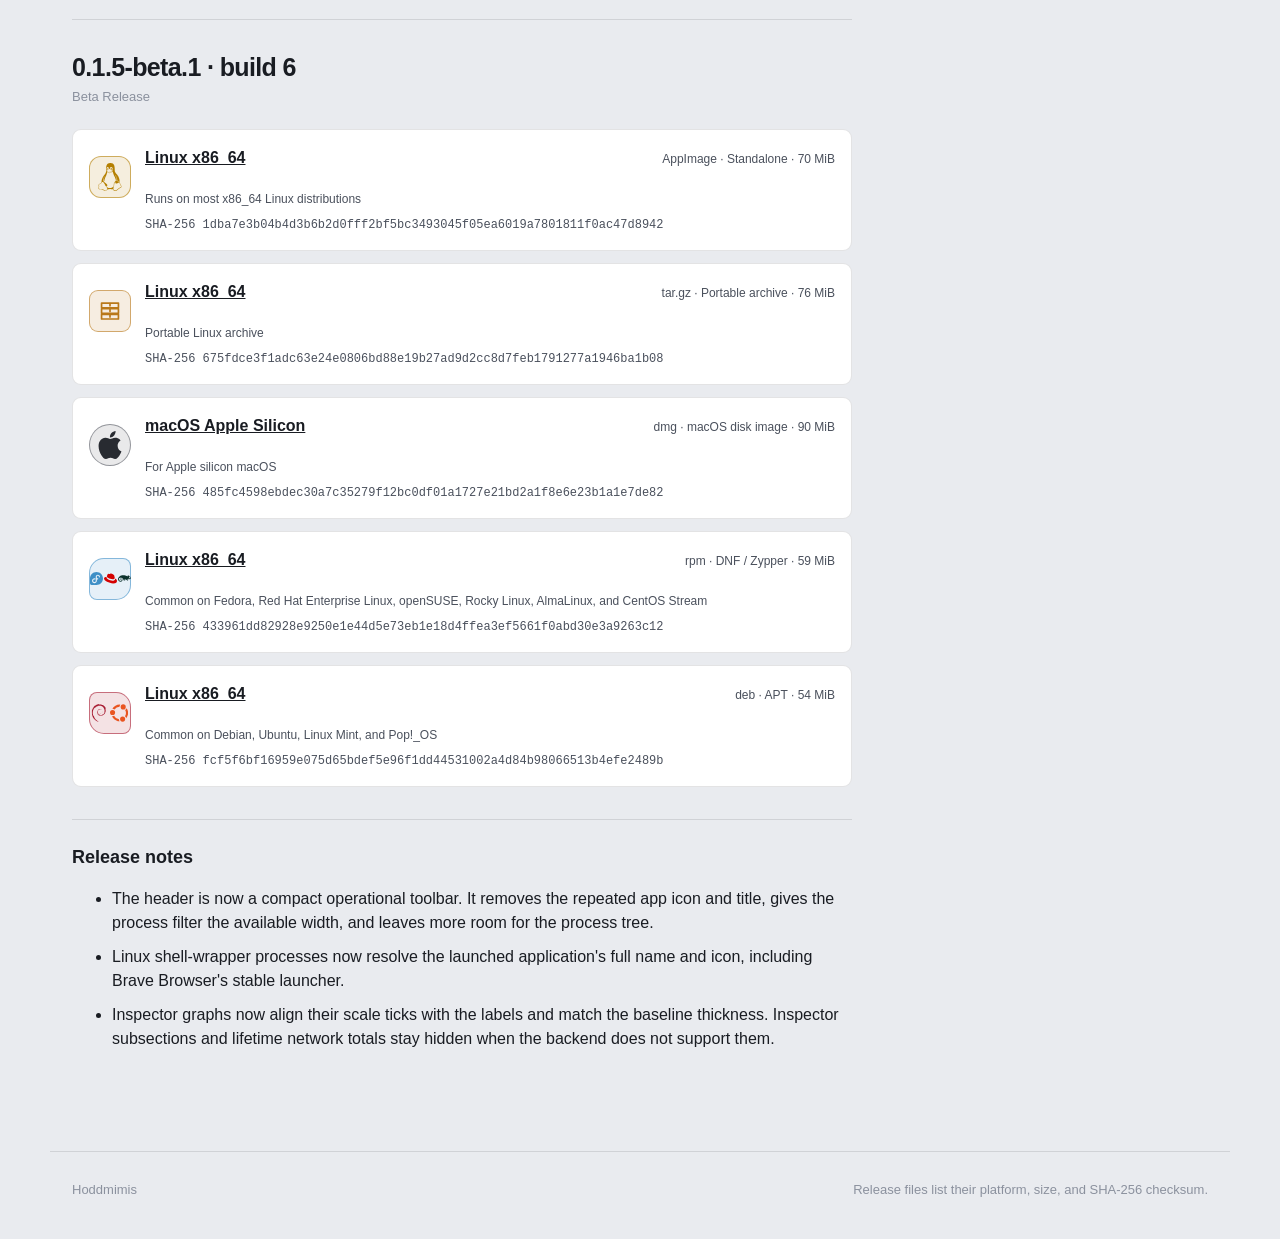
==== commit ead58c34: "Sync Hoddmimis website from Forgejo" ====
--- a/website/releases.html
+++ b/website/releases.html
@@ -15,10 +15,6 @@
   </head>
   <body>
     <svg class="release-icon-sprite" aria-hidden="true" focusable="false">
-      <symbol id="release-icon-appimage" viewBox="0 0 32 32">
-        <rect x="6.5" y="6.5" width="19" height="19" rx="5"></rect>
-        <path d="M10.5 22 16 10l5.5 12M12.5 18h7"></path>
-      </symbol>
       <symbol id="release-icon-archive" viewBox="0 0 32 32">
         <path d="M7 7.5h18v5H7zM7 13.5h18v5H7zM7 19.5h18v5H7z"></path>
         <path d="M16 8v2.5M16 14v2.5M16 20v2.5"></path>
@@ -26,20 +22,6 @@
       <symbol id="release-icon-package" viewBox="0 0 32 32">
         <path d="m16 5 10 5.5v11L16 27 6 21.5v-11L16 5Z"></path>
         <path d="m6.5 10.8 9.5 5.3 9.5-5.3M16 16v10.5M11 7.8l10 5.5"></path>
-      </symbol>
-      <symbol id="release-icon-disk" viewBox="0 0 32 32">
-        <circle cx="16" cy="13.5" r="8"></circle>
-        <circle cx="16" cy="13.5" r="2"></circle>
-        <path d="M7.5 22h17l2.5 5H5l2.5-5ZM10 24.5h12"></path>
-      </symbol>
-      <symbol id="release-icon-rpm" viewBox="0 0 32 32">
-        <path d="M16 5.5v3M16 23.5v3M5.5 16h3M23.5 16h3M8.6 8.6l2.1 2.1M21.3 21.3l2.1 2.1M23.4 8.6l-2.1 2.1M10.7 21.3l-2.1 2.1"></path>
-        <circle cx="16" cy="16" r="7.5"></circle>
-        <path d="m16 11 4.3 2.5v5L16 21l-4.3-2.5v-5L16 11Z"></path>
-      </symbol>
-      <symbol id="release-icon-deb" viewBox="0 0 32 32">
-        <path d="m6 12 10-5 10 5-10 5-10-5Z"></path>
-        <path d="M6 12v10l10 5 10-5V12M16 17v10M11 9.5l10 5"></path>
       </symbol>
     </svg>
     <a class="skip-link" href="#main-content">Skip to main content</a>
--- a/website/styles.css
+++ b/website/styles.css
@@ -13,12 +13,20 @@
   --live: #34c77b;
   --line: rgba(25, 28, 34, 0.12);
   --shadow: rgba(25, 28, 34, 0.16);
-  --format-appimage: #26866b;
+  --format-appimage: #b47f00;
   --format-archive: #b97819;
-  --format-package: #347eae;
-  --format-disk: #7168c9;
-  --format-rpm: #b95358;
-  --format-deb: #a84678;
+  --format-package: #1793d1;
+  --format-disk: #555861;
+  --format-rpm: #3e8fc6;
+  --format-deb: #a81d33;
+  --brand-linux: #b47f00;
+  --brand-apple: #282b31;
+  --brand-archlinux: #1793d1;
+  --brand-redhat: #d50000;
+  --brand-suse: #0c322c;
+  --brand-fedora: #3e8fc6;
+  --brand-debian: #a81d33;
+  --brand-ubuntu: #e95420;
 }
 
 @media (prefers-color-scheme: dark) {
@@ -34,12 +42,20 @@
     --faint: #646b78;
     --line: rgba(231, 233, 238, 0.11);
     --shadow: rgba(0, 0, 0, 0.38);
-    --format-appimage: #38a985;
+    --format-appimage: #fcc624;
     --format-archive: #cf9239;
-    --format-package: #479bcf;
-    --format-disk: #8980e2;
-    --format-rpm: #cf686d;
-    --format-deb: #c15a8d;
+    --format-package: #3daee9;
+    --format-disk: #b7bcc7;
+    --format-rpm: #51a2da;
+    --format-deb: #d84b62;
+    --brand-linux: #fcc624;
+    --brand-apple: #e7e9ee;
+    --brand-archlinux: #3daee9;
+    --brand-redhat: #ff4545;
+    --brand-suse: #30ba78;
+    --brand-fedora: #51a2da;
+    --brand-debian: #d84b62;
+    --brand-ubuntu: #f26b38;
   }
 }
 
@@ -167,13 +183,27 @@
 .release-icon-sprite { position: absolute; width: 0; height: 0; overflow: hidden; }
 .release-asset-icon { display: grid; place-items: center; width: 42px; height: 42px; border: 1px solid color-mix(in srgb, currentColor 58%, transparent); border-radius: 11px; background: color-mix(in srgb, currentColor 13%, var(--surface)); color: var(--format-package); }
 .release-asset-icon svg { width: 30px; height: 30px; fill: none; stroke: currentColor; stroke-linecap: round; stroke-linejoin: round; stroke-width: 1.8; }
+.release-brand-logo { width: 28px; height: 28px; background: currentColor; mask-position: center; mask-repeat: no-repeat; mask-size: contain; }
+.release-asset .release-brand-logo--linux { color: var(--brand-linux); mask-image: url("assets/formats/simple-icons/linux.svg"); }
+.release-asset .release-brand-logo--apple { color: var(--brand-apple); mask-image: url("assets/formats/simple-icons/apple.svg"); }
+.release-asset .release-brand-logo--archlinux { color: var(--brand-archlinux); mask-image: url("assets/formats/simple-icons/archlinux.svg"); }
+.release-asset .release-brand-logo--redhat { color: var(--brand-redhat); mask-image: url("assets/formats/simple-icons/redhat.svg"); }
+.release-asset .release-brand-logo--suse { color: var(--brand-suse); mask-image: url("assets/formats/simple-icons/suse.svg"); }
+.release-asset .release-brand-logo--fedora { color: var(--brand-fedora); mask-image: url("assets/formats/simple-icons/fedora.svg"); }
+.release-asset .release-brand-logo--debian { color: var(--brand-debian); mask-image: url("assets/formats/simple-icons/debian.svg"); }
+.release-asset .release-brand-logo--ubuntu { color: var(--brand-ubuntu); mask-image: url("assets/formats/simple-icons/ubuntu.svg"); }
+.release-asset-icon--paired { grid-template-columns: repeat(2, 18px); gap: 2px; }
+.release-asset-icon--paired .release-brand-logo { width: 18px; height: 18px; }
+.release-asset-icon--brands-3 { grid-template-columns: repeat(3, 13px); gap: 1px; }
+.release-asset-icon--brands-3 .release-brand-logo { width: 13px; height: 13px; }
 .release-asset .release-asset-icon--appimage { border-radius: 12px; color: var(--format-appimage); }
 .release-asset .release-asset-icon--archive { border-radius: 9px; color: var(--format-archive); }
-.release-asset .release-asset-icon--package { clip-path: polygon(50% 0, 94% 23%, 94% 77%, 50% 100%, 6% 77%, 6% 23%); color: var(--format-package); }
-.release-asset .release-asset-icon--disk { border-radius: 50%; color: var(--format-disk); }
+.release-asset .release-asset-icon--archlinux, .release-asset .release-asset-icon--package { clip-path: polygon(50% 0, 94% 23%, 94% 77%, 50% 100%, 6% 77%, 6% 23%); color: var(--format-package); }
+.release-asset .release-asset-icon--apple { border-radius: 50%; color: var(--format-disk); }
 .release-asset .release-asset-icon--rpm { border-radius: 15px 8px; color: var(--format-rpm); }
 .release-asset .release-asset-icon--deb { border-radius: 8px 15px; color: var(--format-deb); }
 .release-asset-download { display: grid; grid-template-columns: 1fr auto; gap: 20px; align-items: baseline; min-width: 0; }
+.release-asset-compatibility { grid-column: 1 / -1; }
 .release-asset a { color: var(--text); font-weight: 720; }
 .release-asset span, .release-asset code { color: var(--muted); font-size: 12px; }
 .release-asset code { grid-column: 2; overflow-wrap: anywhere; }
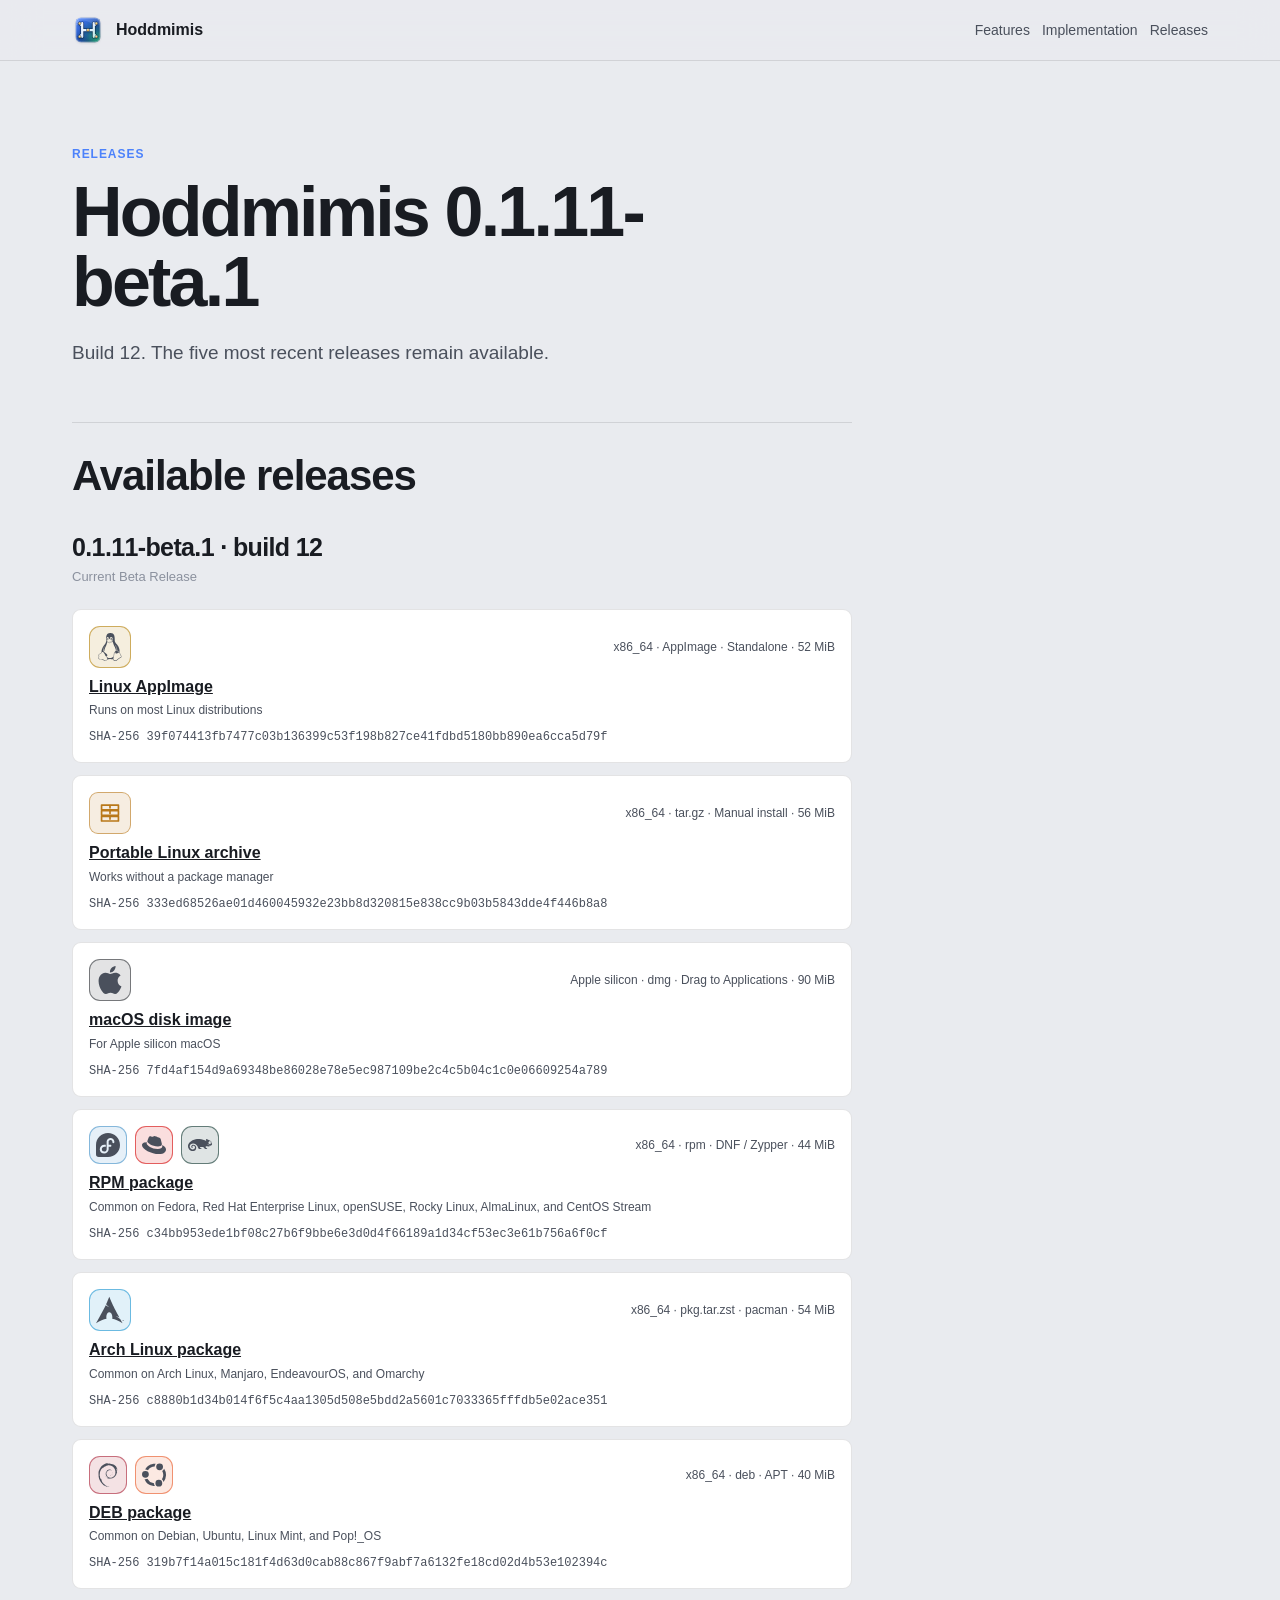
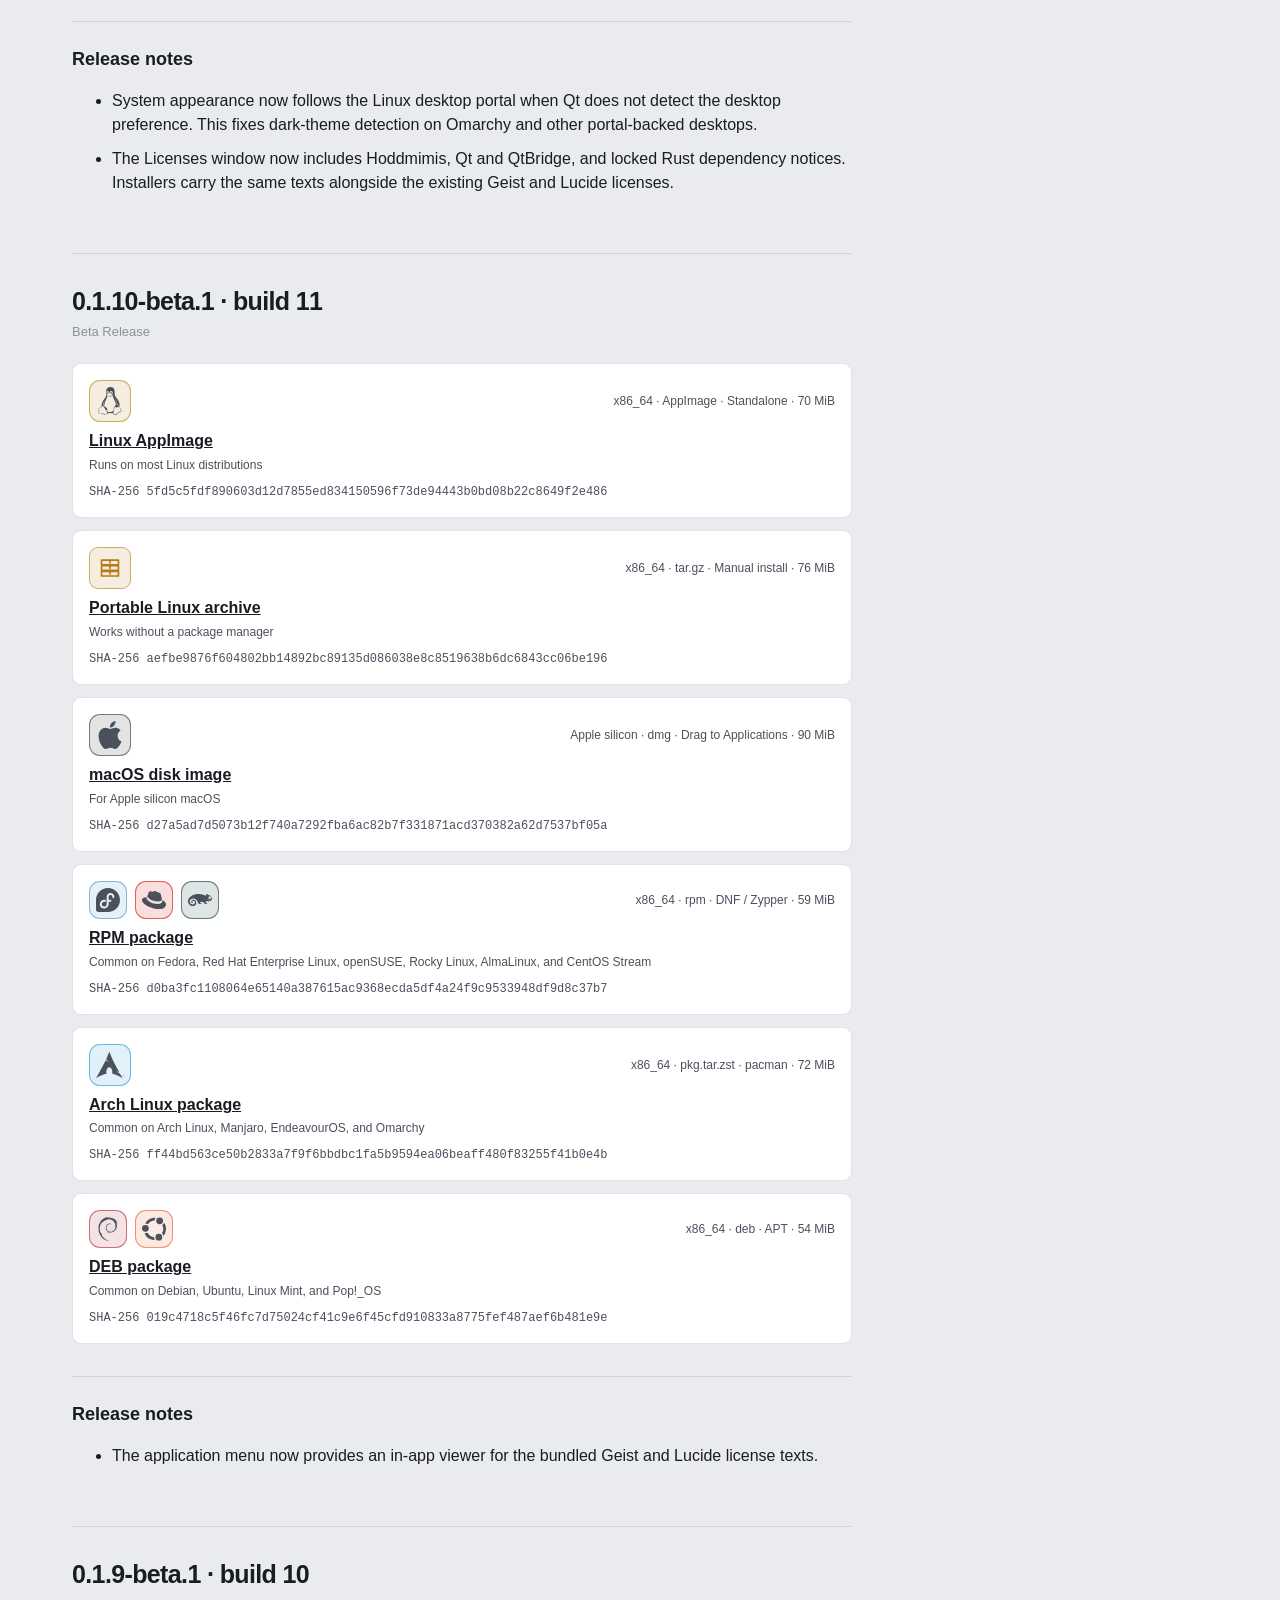
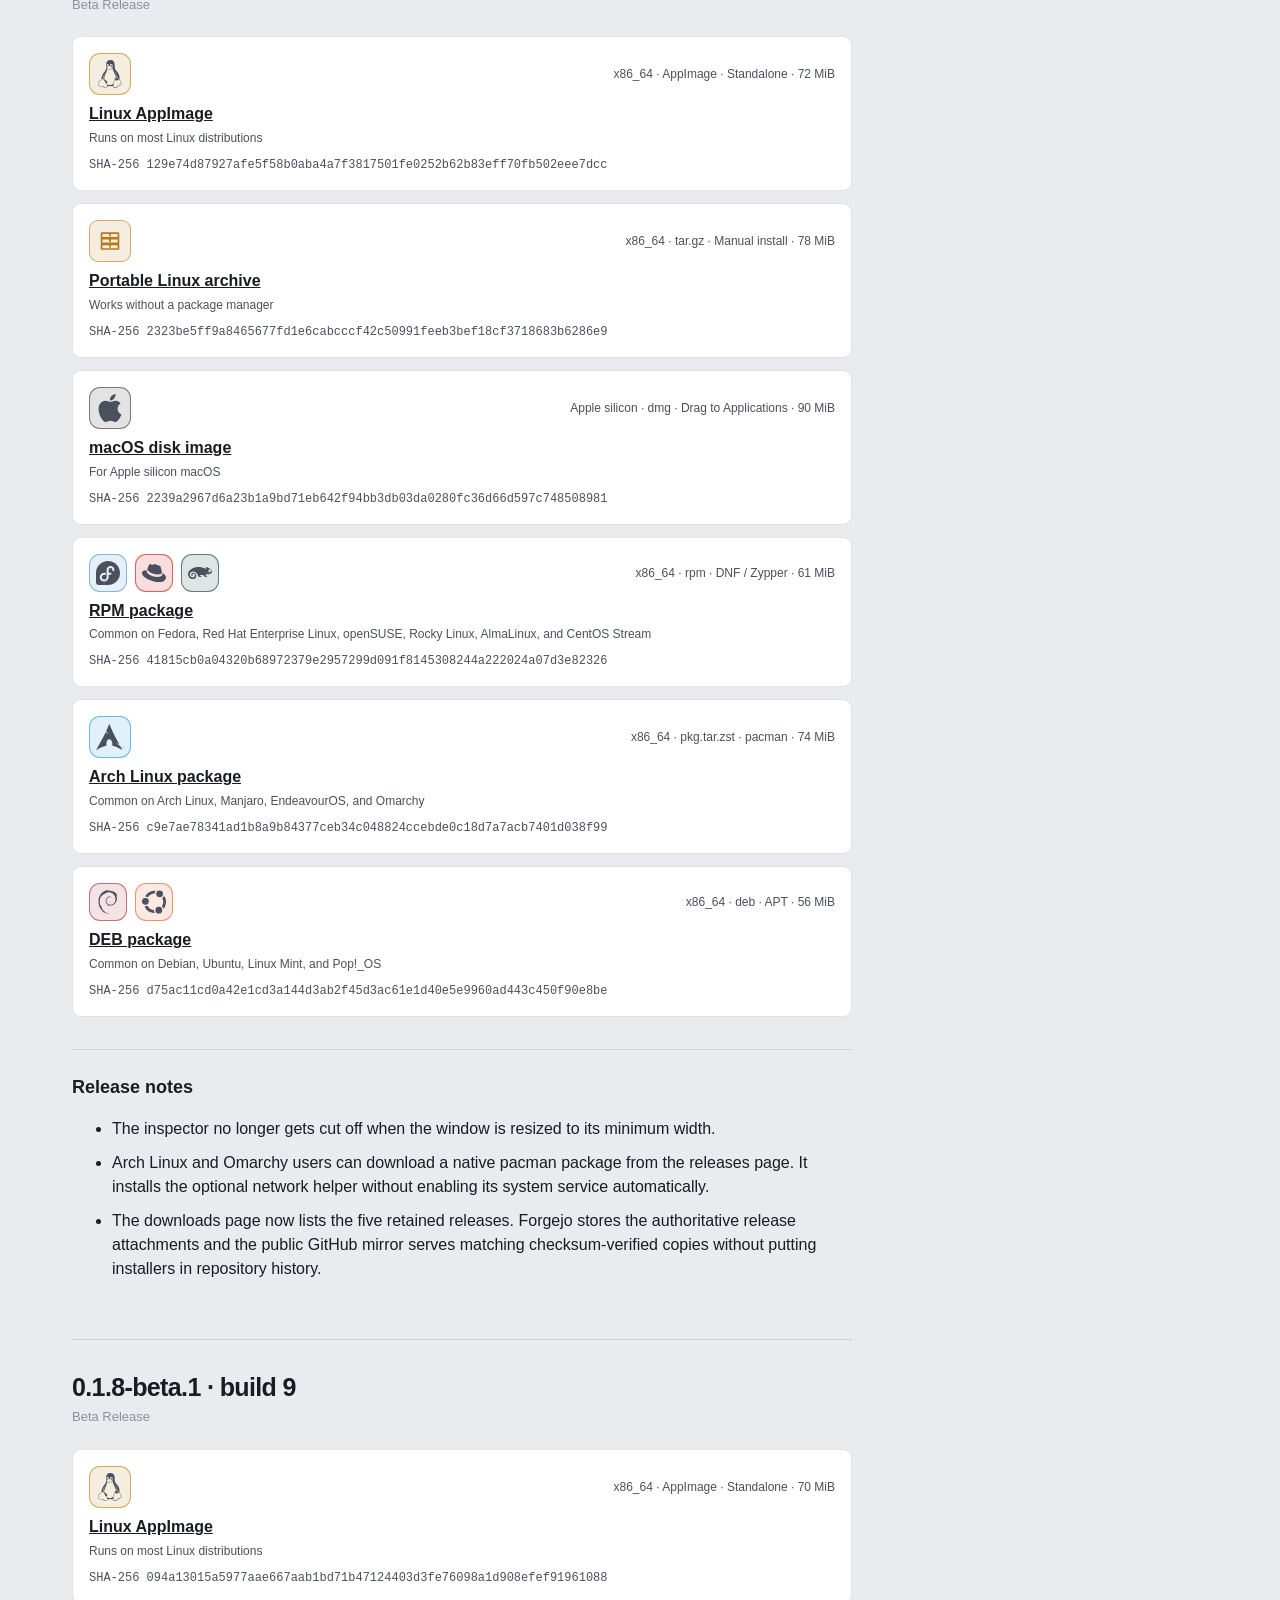
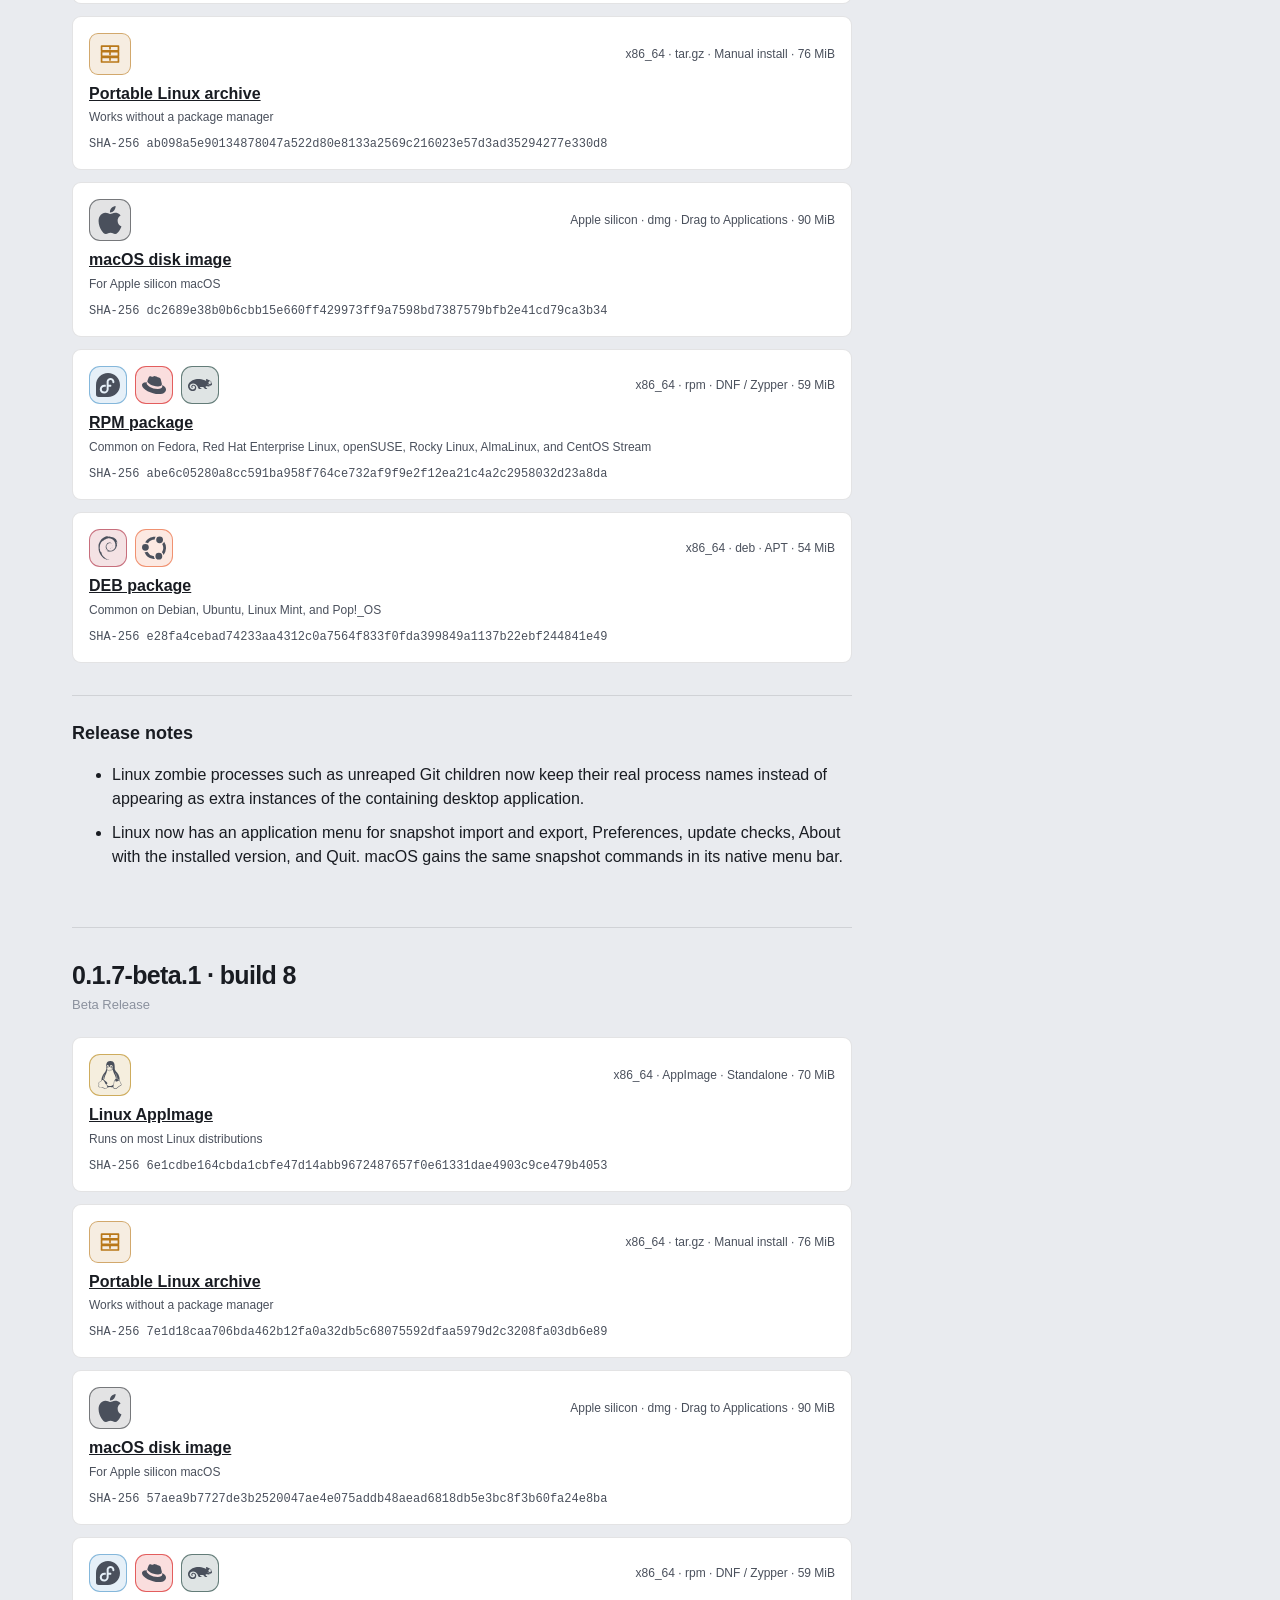
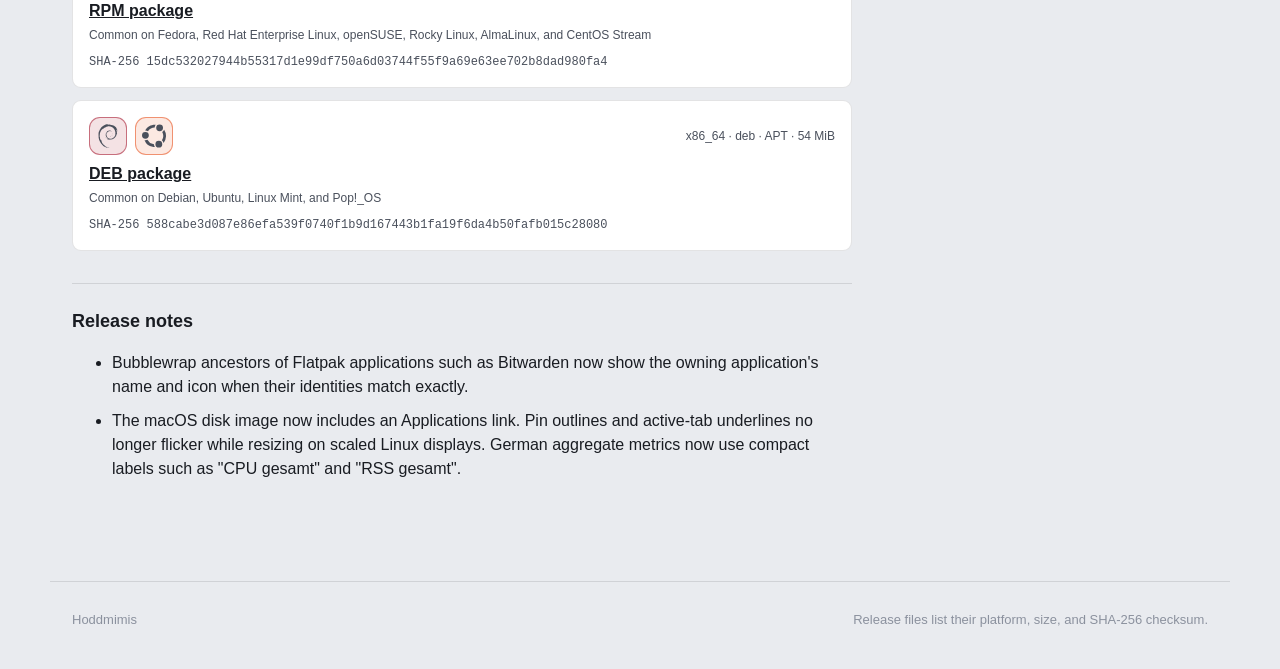
==== commit 185ebd43: "Sync Hoddmimis website from Forgejo" ====
--- a/website/releases.html
+++ b/website/releases.html
@@ -4,7 +4,7 @@
     <meta charset="utf-8">
     <meta name="viewport" content="width=device-width, initial-scale=1">
     <title>Releases · Hoddmimis</title>
-    <meta name="description" content="Linux and macOS downloads, release notes, sizes, and checksums for Hoddmimis.">
+    <meta name="description" content="Linux, macOS, and Windows downloads, release notes, sizes, and checksums for Hoddmimis.">
     <meta name="theme-color" content="#16181d" media="(prefers-color-scheme: dark)">
     <meta name="theme-color" content="#ffffff" media="(prefers-color-scheme: light)">
     <link rel="icon" href="assets/brand/hoddmimis-icon.svg" type="image/svg+xml">
@@ -23,6 +23,9 @@
         <path d="m16 5 10 5.5v11L16 27 6 21.5v-11L16 5Z"></path>
         <path d="m6.5 10.8 9.5 5.3 9.5-5.3M16 16v10.5M11 7.8l10 5.5"></path>
       </symbol>
+      <symbol id="release-icon-windows" viewBox="0 0 32 32">
+        <path d="M5.5 7.5 14 6.3v8.8H5.5V7.5ZM16 6l10.5-1.5v10.6H16V6ZM5.5 17H14v8.8l-8.5-1.2V17ZM16 17h10.5v10.5L16 26V17Z"></path>
+      </symbol>
     </svg>
     <a class="skip-link" href="#main-content">Skip to main content</a>
     <header class="site-header">
@@ -34,12 +37,13 @@
     <main id="main-content" class="release-page" tabindex="-1">
       <p class="section-label">Releases</p>
       <h1 data-release-heading aria-live="polite">Hoddmimis releases</h1>
-      <p class="lede" data-release-intro>Loading the current Linux and macOS release information.</p>
+      <p class="lede" data-release-intro>Loading the current Linux, macOS, and Windows release information.</p>
       <section class="release-status" aria-labelledby="current-status" data-release-status>
         <h2 id="current-status">Current development status</h2>
         <dl data-development-status>
           <dt>Linux</dt><dd>AppImage, DEB, RPM, Arch, and portable archive releases are supported.</dd>
           <dt>macOS</dt><dd>The current release target is Apple Silicon.</dd>
+          <dt>Windows</dt><dd>A portable x86_64 ZIP includes the required Qt runtime.</dd>
           <dt>Release list</dt><dd>The current signed release information could not be loaded.</dd>
         </dl>
         <div class="release-history" data-release-history hidden></div>
--- a/website/styles.css
+++ b/website/styles.css
@@ -13,12 +13,8 @@
   --live: #34c77b;
   --line: rgba(25, 28, 34, 0.12);
   --shadow: rgba(25, 28, 34, 0.16);
-  --format-appimage: #b47f00;
   --format-archive: #b97819;
   --format-package: #1793d1;
-  --format-disk: #555861;
-  --format-rpm: #3e8fc6;
-  --format-deb: #a81d33;
   --brand-linux: #b47f00;
   --brand-apple: #282b31;
   --brand-archlinux: #1793d1;
@@ -42,12 +38,8 @@
     --faint: #646b78;
     --line: rgba(231, 233, 238, 0.11);
     --shadow: rgba(0, 0, 0, 0.38);
-    --format-appimage: #fcc624;
     --format-archive: #cf9239;
     --format-package: #3daee9;
-    --format-disk: #b7bcc7;
-    --format-rpm: #51a2da;
-    --format-deb: #d84b62;
     --brand-linux: #fcc624;
     --brand-apple: #e7e9ee;
     --brand-archlinux: #3daee9;
@@ -179,34 +171,41 @@
 .release-notes { margin-top: 32px; border-top: 1px solid var(--line); padding-top: 24px; }
 .release-notes h3 { margin-top: 0; }
 .release-notes li + li { margin-top: 10px; }
-.release-asset { display: grid; grid-template-columns: 42px minmax(0, 1fr); gap: 8px 14px; align-items: center; border: 1px solid var(--line); border-radius: 9px; padding: 16px; background: var(--surface); }
+.release-asset { display: grid; gap: 9px; border: 1px solid var(--line); border-radius: 9px; padding: 16px; background: var(--surface); }
+.release-asset-header { display: flex; justify-content: space-between; gap: 16px; align-items: center; min-width: 0; }
 .release-icon-sprite { position: absolute; width: 0; height: 0; overflow: hidden; }
 .release-asset-icon { display: grid; place-items: center; width: 42px; height: 42px; border: 1px solid color-mix(in srgb, currentColor 58%, transparent); border-radius: 11px; background: color-mix(in srgb, currentColor 13%, var(--surface)); color: var(--format-package); }
 .release-asset-icon svg { width: 30px; height: 30px; fill: none; stroke: currentColor; stroke-linecap: round; stroke-linejoin: round; stroke-width: 1.8; }
+.release-asset-icon--brands { display: flex; width: auto; height: auto; gap: 8px; border: 0; border-radius: 0; background: none; }
+.release-brand-badge { display: grid; place-items: center; width: 42px; height: 42px; border: 1px solid color-mix(in srgb, currentColor 58%, transparent); border-radius: 11px; background: color-mix(in srgb, currentColor 13%, var(--surface)); }
+.release-asset-icon--multi .release-brand-badge { width: 38px; height: 38px; }
 .release-brand-logo { width: 28px; height: 28px; background: currentColor; mask-position: center; mask-repeat: no-repeat; mask-size: contain; }
-.release-asset .release-brand-logo--linux { color: var(--brand-linux); mask-image: url("assets/formats/simple-icons/linux.svg"); }
-.release-asset .release-brand-logo--apple { color: var(--brand-apple); mask-image: url("assets/formats/simple-icons/apple.svg"); }
-.release-asset .release-brand-logo--archlinux { color: var(--brand-archlinux); mask-image: url("assets/formats/simple-icons/archlinux.svg"); }
-.release-asset .release-brand-logo--redhat { color: var(--brand-redhat); mask-image: url("assets/formats/simple-icons/redhat.svg"); }
-.release-asset .release-brand-logo--suse { color: var(--brand-suse); mask-image: url("assets/formats/simple-icons/suse.svg"); }
-.release-asset .release-brand-logo--fedora { color: var(--brand-fedora); mask-image: url("assets/formats/simple-icons/fedora.svg"); }
-.release-asset .release-brand-logo--debian { color: var(--brand-debian); mask-image: url("assets/formats/simple-icons/debian.svg"); }
-.release-asset .release-brand-logo--ubuntu { color: var(--brand-ubuntu); mask-image: url("assets/formats/simple-icons/ubuntu.svg"); }
-.release-asset-icon--paired { grid-template-columns: repeat(2, 18px); gap: 2px; }
-.release-asset-icon--paired .release-brand-logo { width: 18px; height: 18px; }
-.release-asset-icon--brands-3 { grid-template-columns: repeat(3, 13px); gap: 1px; }
-.release-asset-icon--brands-3 .release-brand-logo { width: 13px; height: 13px; }
-.release-asset .release-asset-icon--appimage { border-radius: 12px; color: var(--format-appimage); }
+.release-asset-icon--multi .release-brand-logo { width: 24px; height: 24px; }
+.release-asset .release-brand-badge--linux { color: var(--brand-linux); }
+.release-asset .release-brand-badge--apple { color: var(--brand-apple); }
+.release-asset .release-brand-badge--archlinux { color: var(--brand-archlinux); }
+.release-asset .release-brand-badge--redhat { color: var(--brand-redhat); }
+.release-asset .release-brand-badge--suse { color: var(--brand-suse); }
+.release-asset .release-brand-badge--fedora { color: var(--brand-fedora); }
+.release-asset .release-brand-badge--debian { color: var(--brand-debian); }
+.release-asset .release-brand-badge--ubuntu { color: var(--brand-ubuntu); }
+.release-brand-logo--linux { mask-image: url("assets/formats/simple-icons/linux.svg"); }
+.release-brand-logo--apple { mask-image: url("assets/formats/simple-icons/apple.svg"); }
+.release-brand-logo--archlinux { mask-image: url("assets/formats/simple-icons/archlinux.svg"); }
+.release-brand-logo--redhat { mask-image: url("assets/formats/simple-icons/redhat.svg"); }
+.release-brand-logo--suse { mask-image: url("assets/formats/simple-icons/suse.svg"); }
+.release-brand-logo--fedora { mask-image: url("assets/formats/simple-icons/fedora.svg"); }
+.release-brand-logo--debian { mask-image: url("assets/formats/simple-icons/debian.svg"); }
+.release-brand-logo--ubuntu { mask-image: url("assets/formats/simple-icons/ubuntu.svg"); }
 .release-asset .release-asset-icon--archive { border-radius: 9px; color: var(--format-archive); }
-.release-asset .release-asset-icon--archlinux, .release-asset .release-asset-icon--package { clip-path: polygon(50% 0, 94% 23%, 94% 77%, 50% 100%, 6% 77%, 6% 23%); color: var(--format-package); }
-.release-asset .release-asset-icon--apple { border-radius: 50%; color: var(--format-disk); }
-.release-asset .release-asset-icon--rpm { border-radius: 15px 8px; color: var(--format-rpm); }
-.release-asset .release-asset-icon--deb { border-radius: 8px 15px; color: var(--format-deb); }
-.release-asset-download { display: grid; grid-template-columns: 1fr auto; gap: 20px; align-items: baseline; min-width: 0; }
-.release-asset-compatibility { grid-column: 1 / -1; }
+.release-asset .release-asset-icon--package { clip-path: polygon(50% 0, 94% 23%, 94% 77%, 50% 100%, 6% 77%, 6% 23%); color: var(--format-package); }
+.release-asset .release-asset-icon--windows { color: var(--format-package); }
+.release-asset-download { display: grid; gap: 4px; min-width: 0; }
+.release-asset-meta { max-width: 60%; text-align: right; }
+.release-asset-title { margin: 0; font-size: 16px; line-height: 1.3; }
 .release-asset a { color: var(--text); font-weight: 720; }
 .release-asset span, .release-asset code { color: var(--muted); font-size: 12px; }
-.release-asset code { grid-column: 2; overflow-wrap: anywhere; }
+.release-asset code { overflow-wrap: anywhere; }
 .manifest-error { color: var(--muted); }
 
 footer { display: flex; justify-content: space-between; gap: 24px; max-width: 1180px; margin: 0 auto; border-top: 1px solid var(--line); padding: 28px 22px 40px; color: var(--faint); font-size: 13px; }
@@ -223,7 +222,8 @@
   .feature-grid { grid-template-columns: 1fr; }
   .release-status dl { grid-template-columns: 1fr; gap: 5px; }
   .release-status dd { margin-bottom: 14px; }
-  .release-asset-download { grid-template-columns: 1fr; gap: 2px; }
+  .release-asset-header { gap: 12px; }
+  .release-asset-meta { max-width: 52%; }
   footer { flex-direction: column; padding-left: 16px; padding-right: 16px; }
 }
 
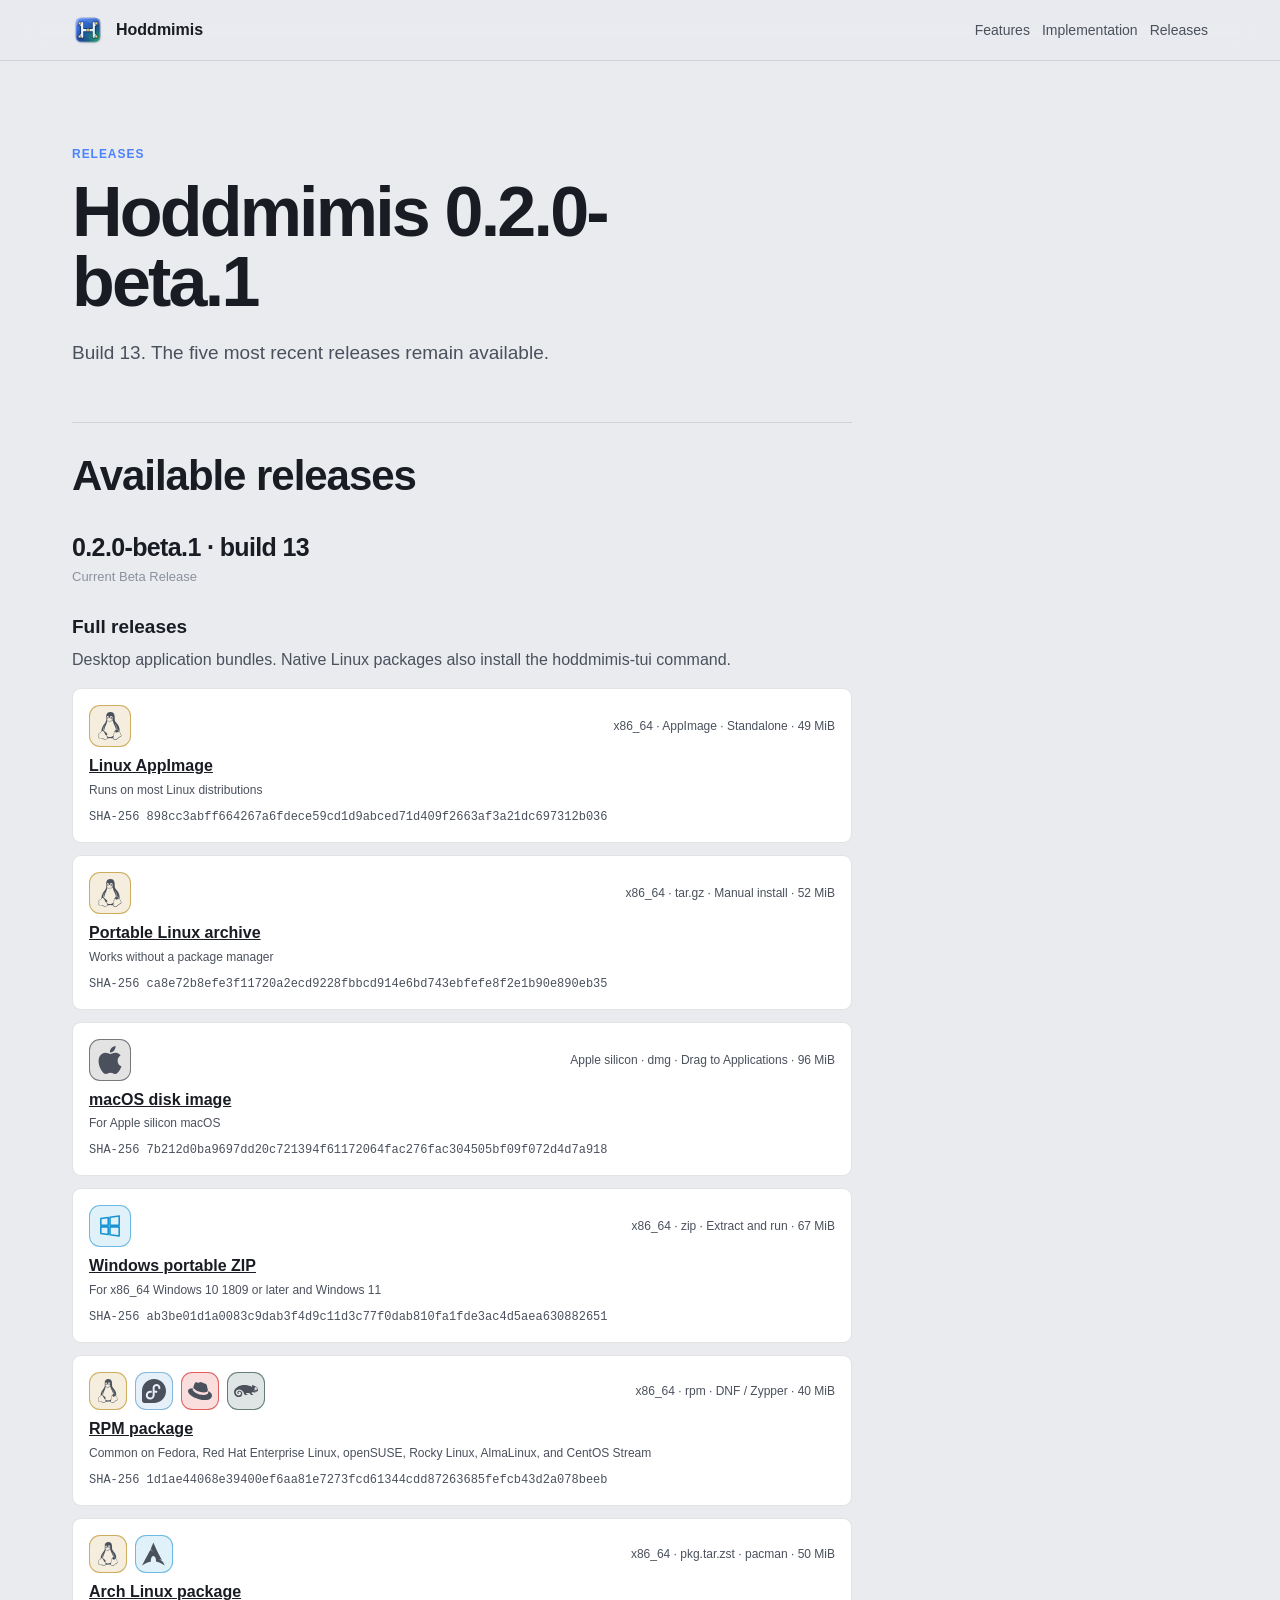
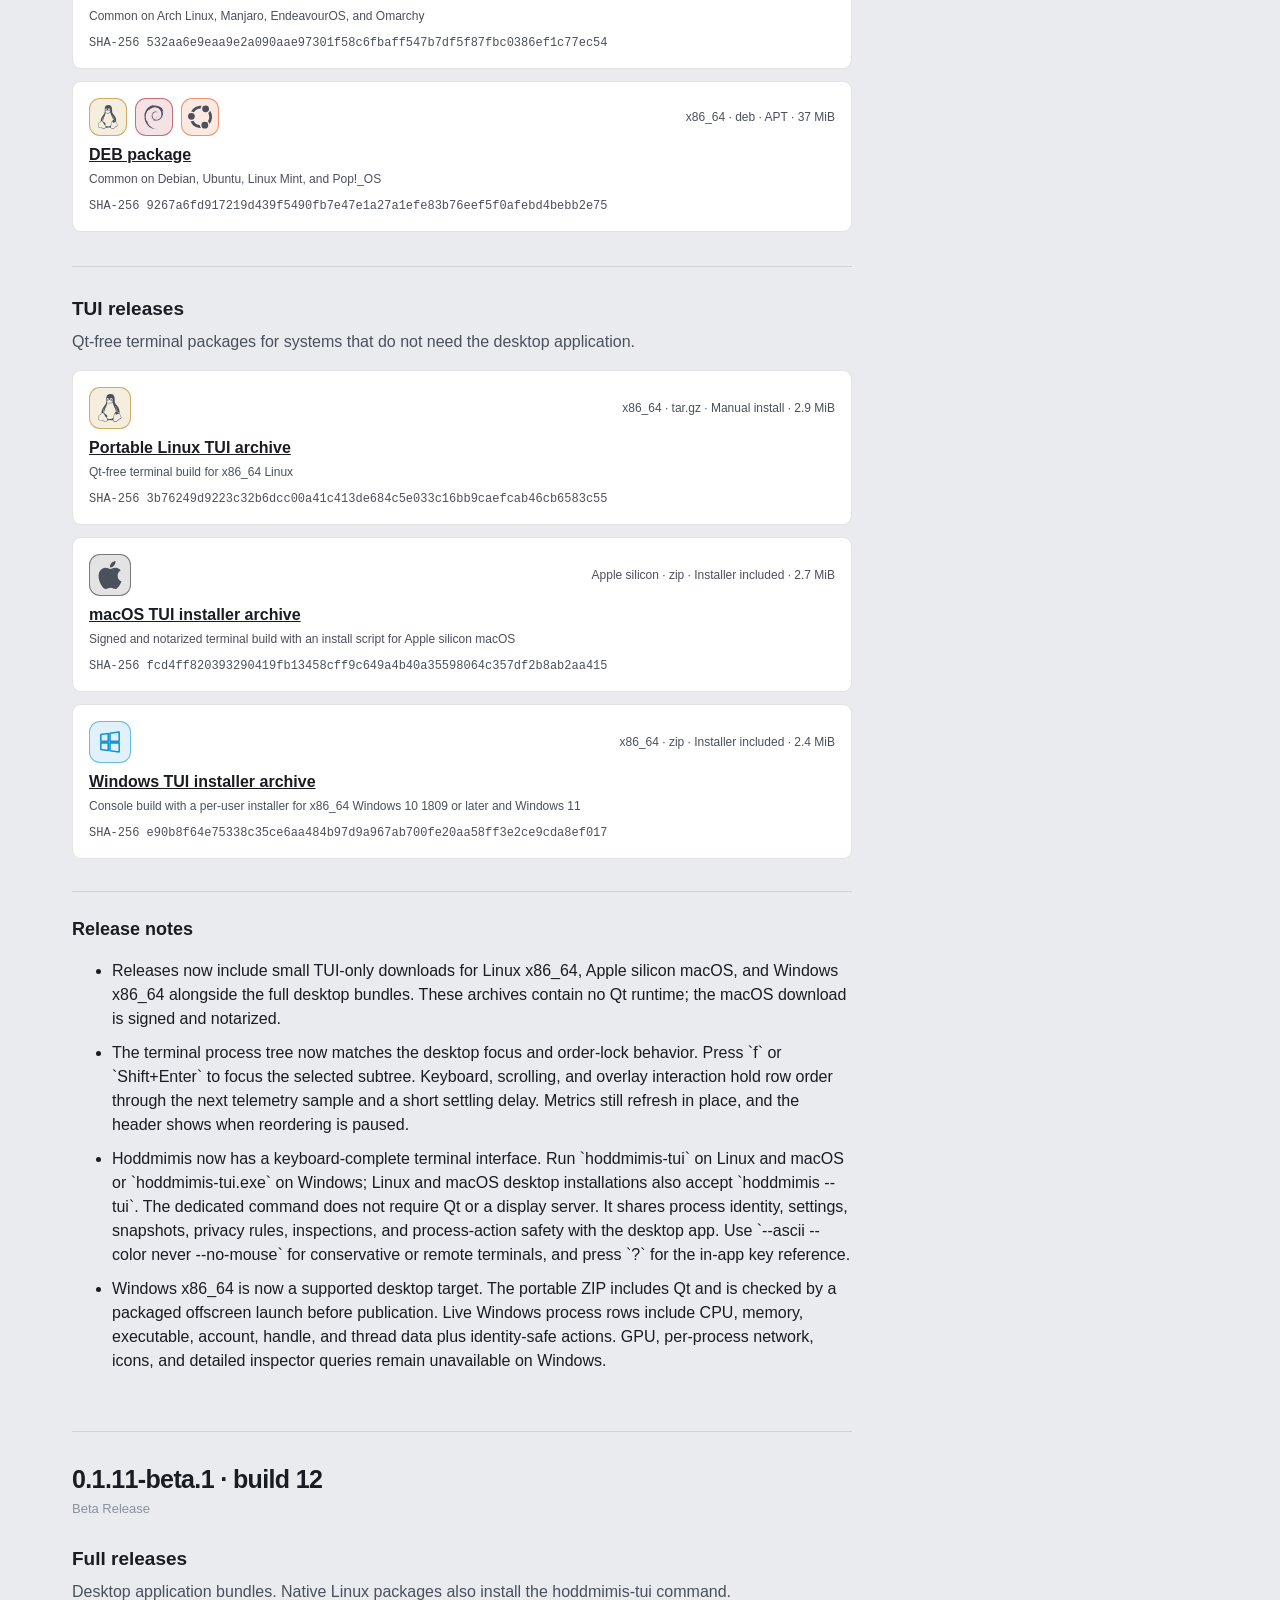
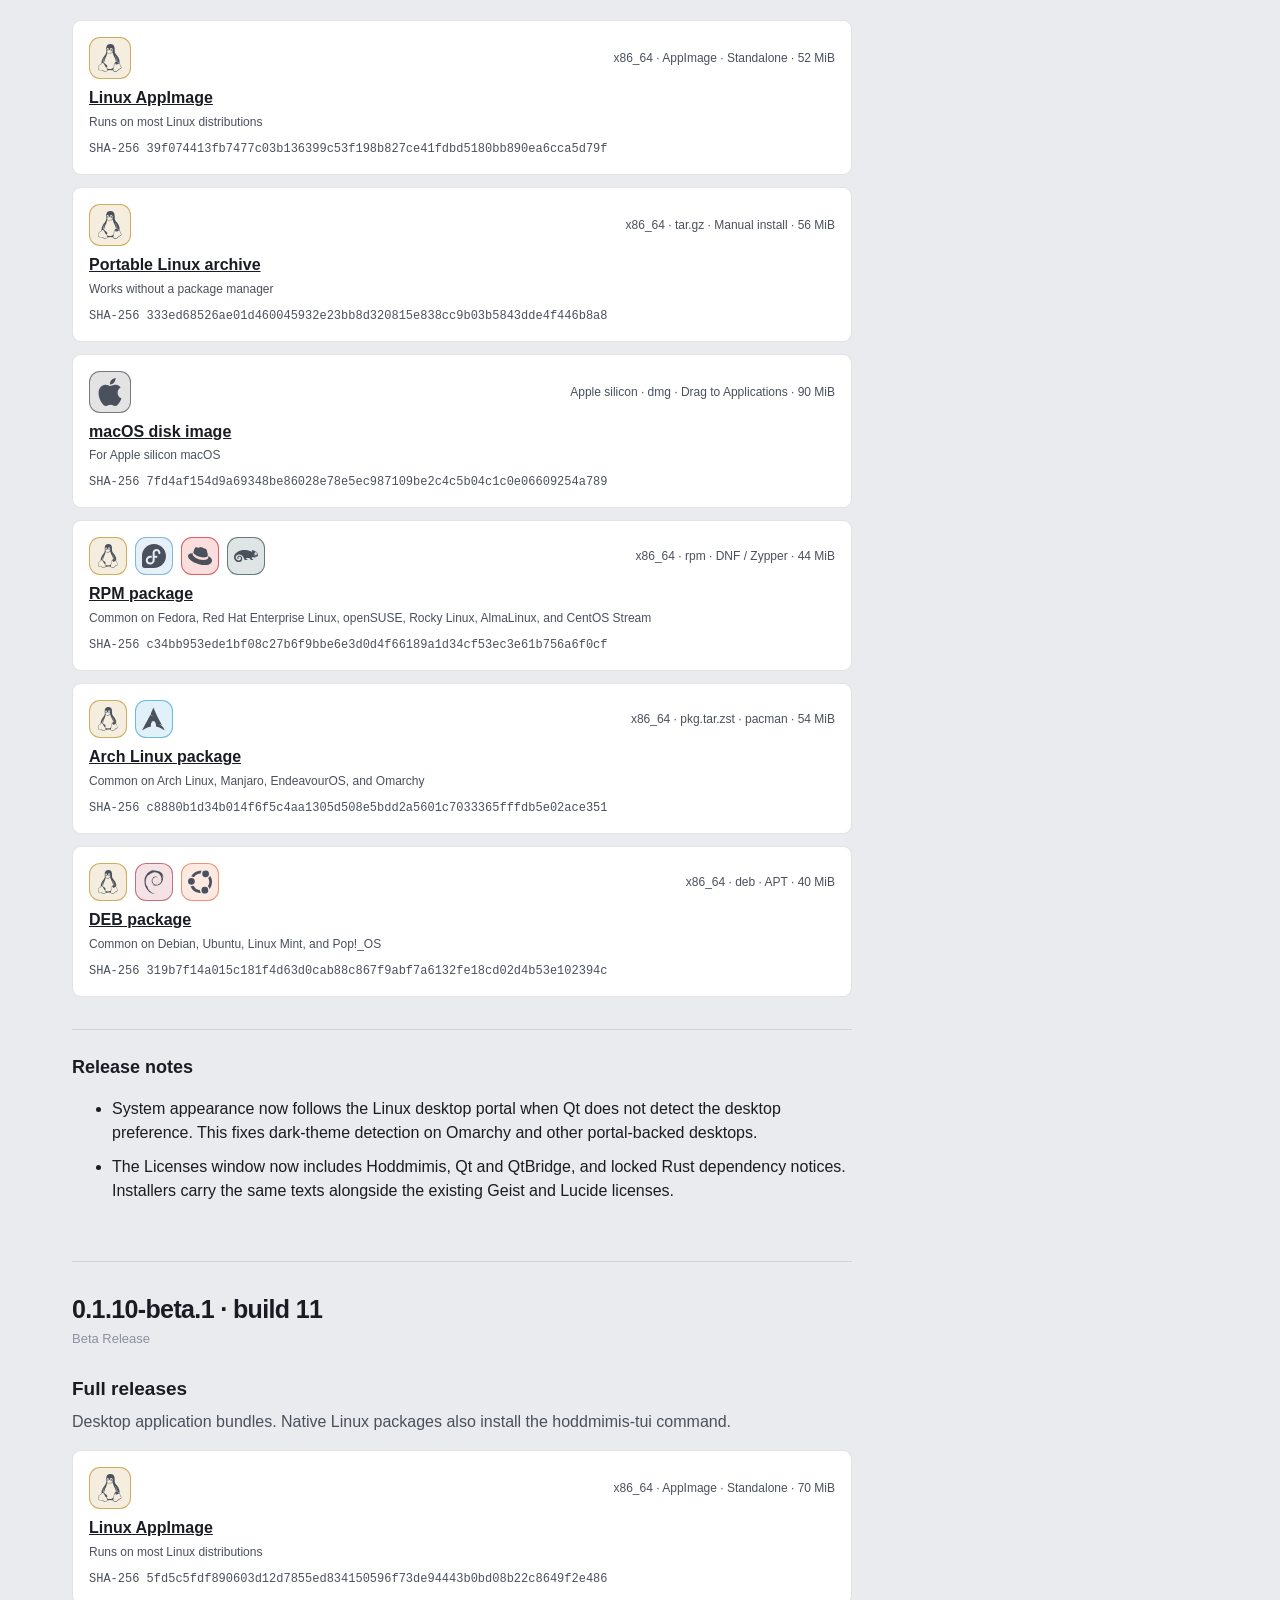
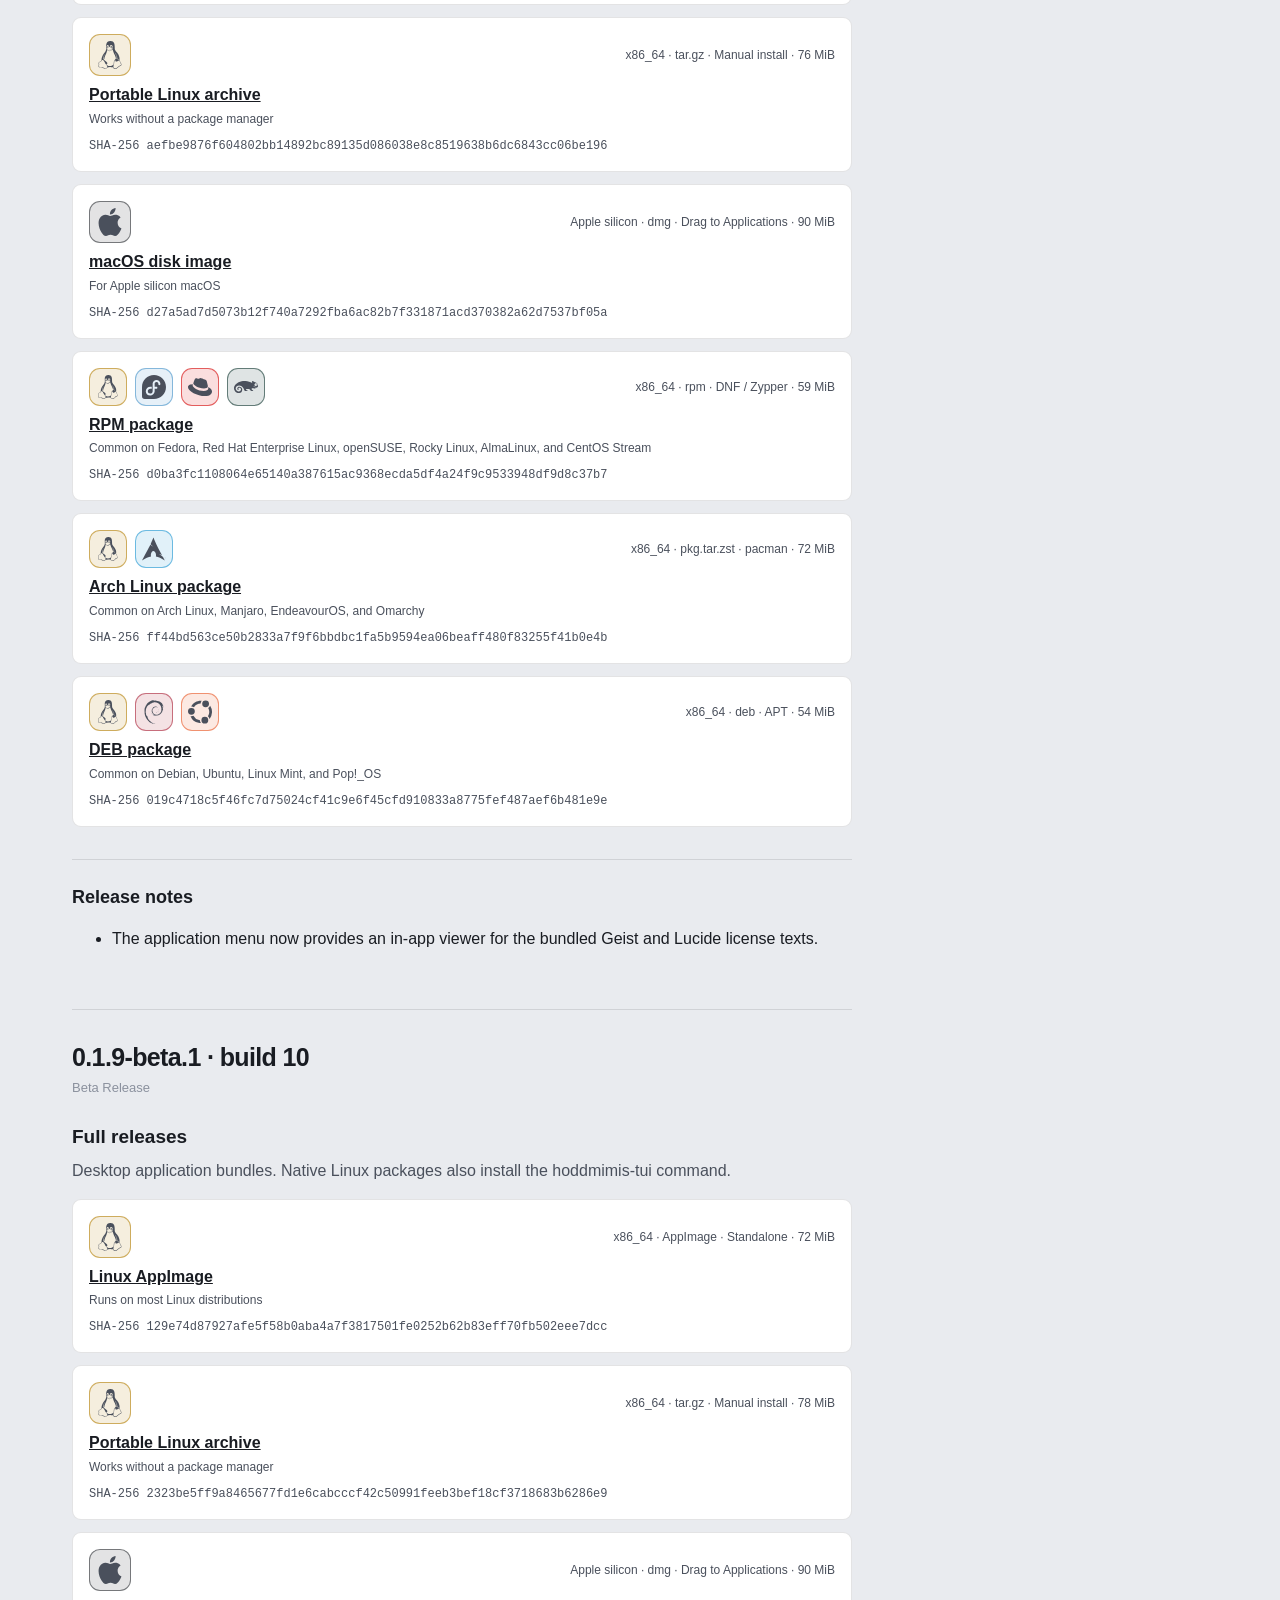
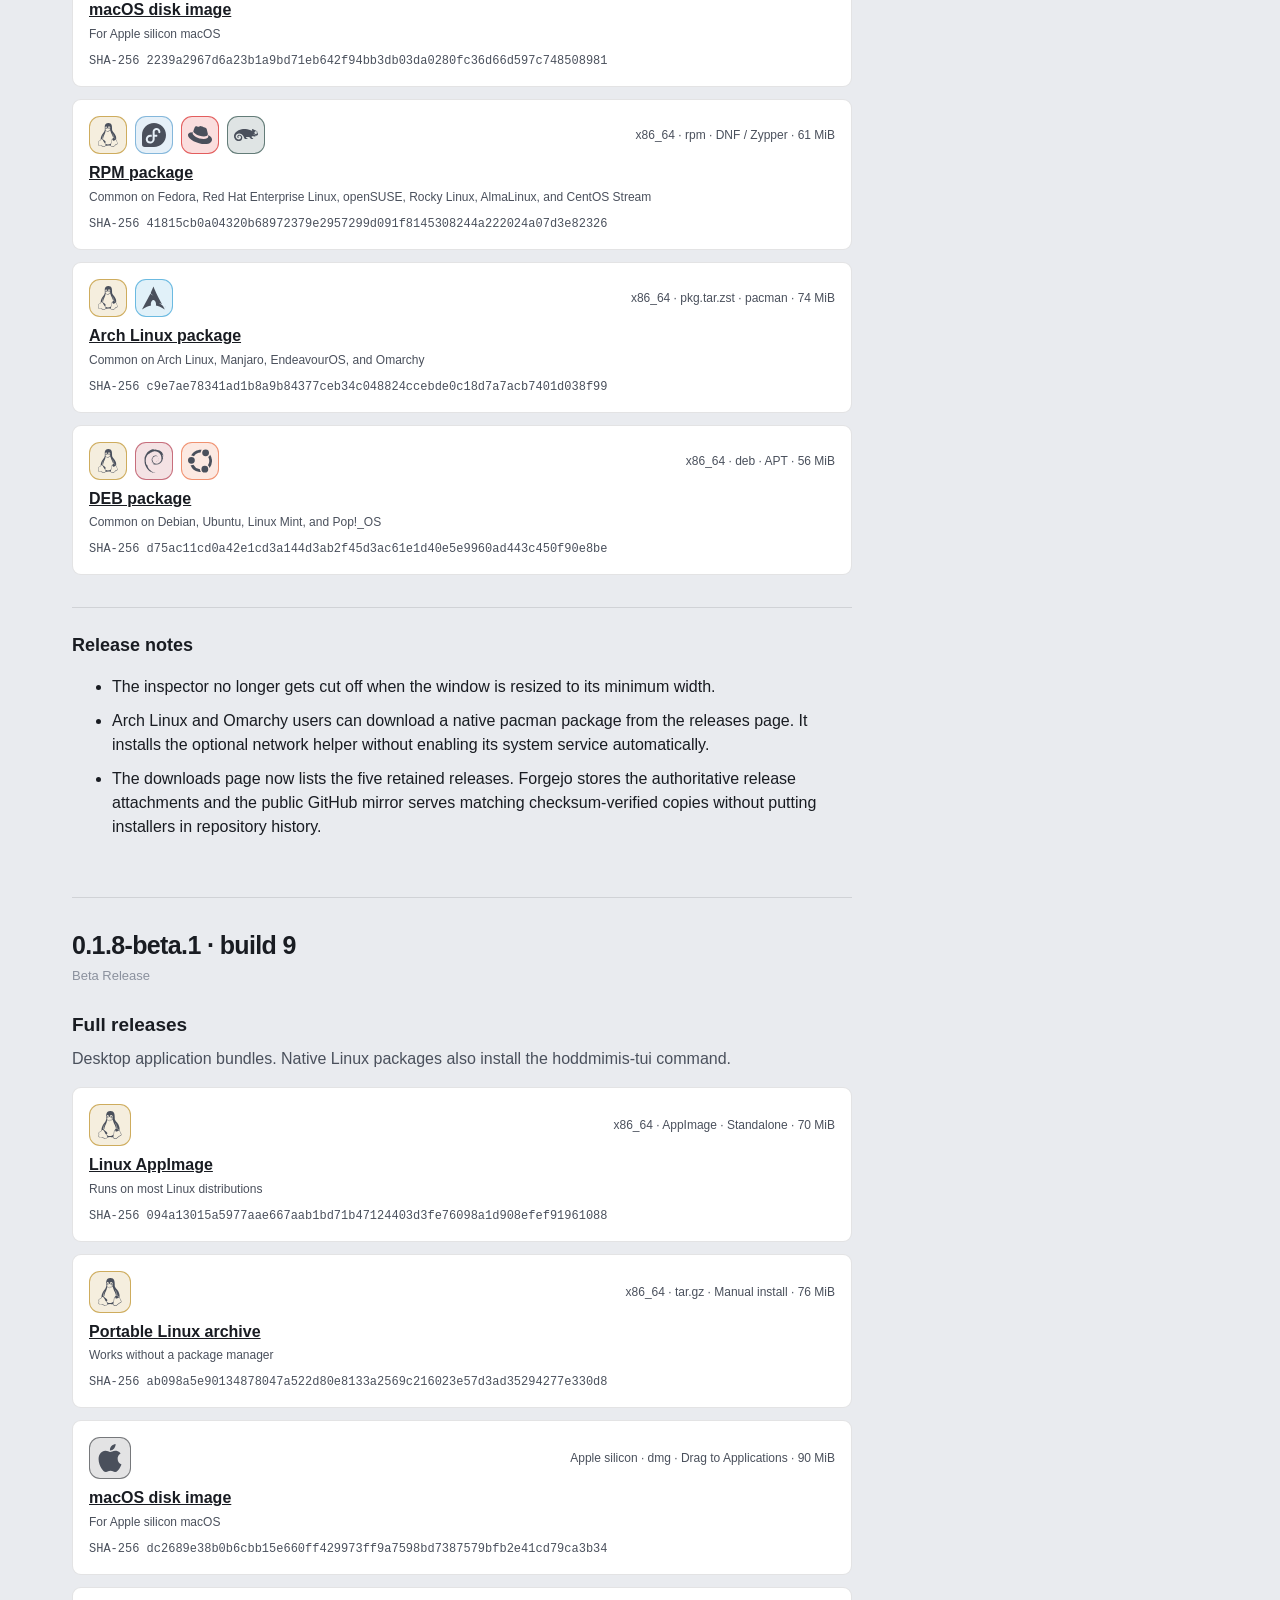
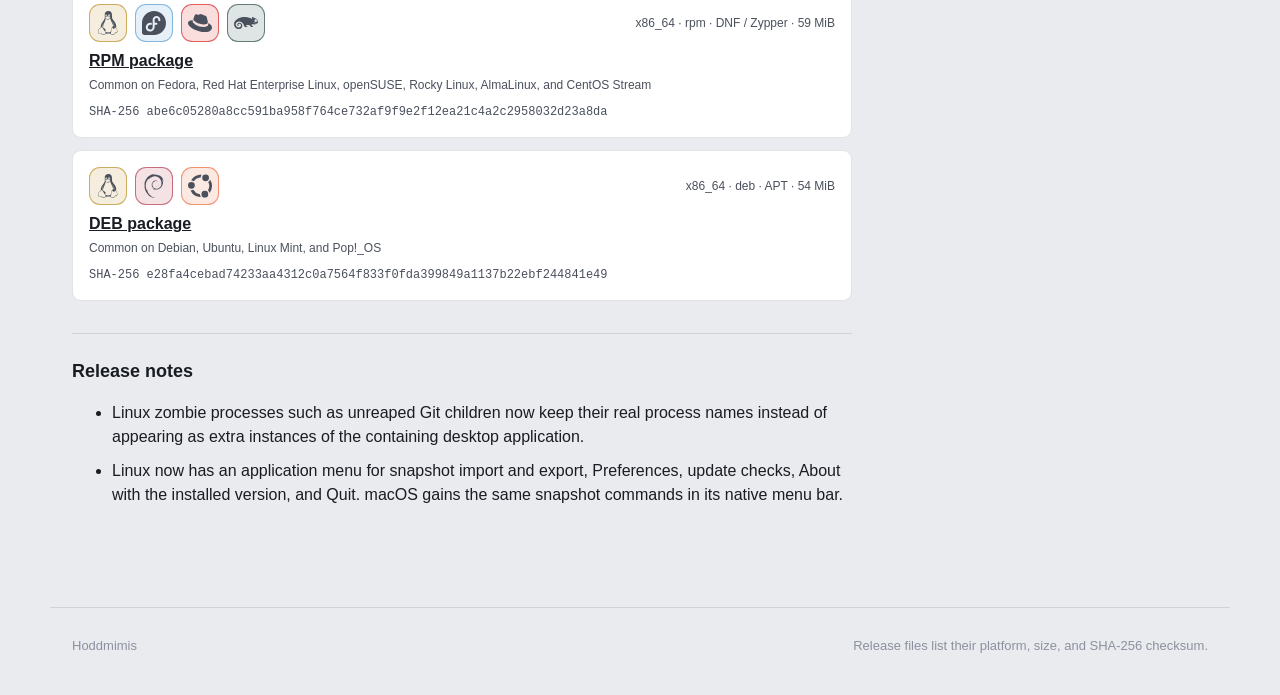
==== commit df870156: "Sync Hoddmimis website from Forgejo" ====
--- a/website/releases.html
+++ b/website/releases.html
@@ -41,9 +41,9 @@
       <section class="release-status" aria-labelledby="current-status" data-release-status>
         <h2 id="current-status">Current development status</h2>
         <dl data-development-status>
-          <dt>Linux</dt><dd>AppImage, DEB, RPM, Arch, and portable archive releases are supported.</dd>
-          <dt>macOS</dt><dd>The current release target is Apple Silicon.</dd>
-          <dt>Windows</dt><dd>A portable x86_64 ZIP includes the required Qt runtime.</dd>
+          <dt>Linux</dt><dd>Full desktop packages and Qt-free TUI archives and RPMs are supported.</dd>
+          <dt>macOS</dt><dd>Full and TUI releases target Apple silicon. The TUI archive includes an installer script.</dd>
+          <dt>Windows</dt><dd>Full and TUI releases target x86_64. The TUI archive includes a per-user installer.</dd>
           <dt>Release list</dt><dd>The current signed release information could not be loaded.</dd>
         </dl>
         <div class="release-history" data-release-history hidden></div>
--- a/website/styles.css
+++ b/website/styles.css
@@ -167,7 +167,11 @@
 .release-entry + .release-entry { border-top: 1px solid var(--line); padding-top: 34px; }
 .release-entry h2 { margin: 0; font-size: 25px; }
 .release-channel { margin: 6px 0 0; color: var(--faint); font-size: 13px; text-transform: capitalize; }
-.release-assets { display: grid; gap: 12px; margin-top: 22px; }
+.release-asset-group { margin-top: 26px; }
+.release-asset-group + .release-asset-group { margin-top: 34px; border-top: 1px solid var(--line); padding-top: 28px; }
+.release-asset-group h3 { margin: 0; font-size: 19px; }
+.release-asset-group-description { margin: 7px 0 0; color: var(--muted); }
+.release-assets { display: grid; gap: 12px; margin-top: 16px; }
 .release-notes { margin-top: 32px; border-top: 1px solid var(--line); padding-top: 24px; }
 .release-notes h3 { margin-top: 0; }
 .release-notes li + li { margin-top: 10px; }
@@ -189,6 +193,7 @@
 .release-asset .release-brand-badge--fedora { color: var(--brand-fedora); }
 .release-asset .release-brand-badge--debian { color: var(--brand-debian); }
 .release-asset .release-brand-badge--ubuntu { color: var(--brand-ubuntu); }
+.release-asset .release-brand-badge--windows { color: var(--format-package); }
 .release-brand-logo--linux { mask-image: url("assets/formats/simple-icons/linux.svg"); }
 .release-brand-logo--apple { mask-image: url("assets/formats/simple-icons/apple.svg"); }
 .release-brand-logo--archlinux { mask-image: url("assets/formats/simple-icons/archlinux.svg"); }
@@ -197,6 +202,7 @@
 .release-brand-logo--fedora { mask-image: url("assets/formats/simple-icons/fedora.svg"); }
 .release-brand-logo--debian { mask-image: url("assets/formats/simple-icons/debian.svg"); }
 .release-brand-logo--ubuntu { mask-image: url("assets/formats/simple-icons/ubuntu.svg"); }
+.release-brand-badge svg { width: 28px; height: 28px; fill: none; stroke: currentColor; stroke-linecap: round; stroke-linejoin: round; stroke-width: 1.8; }
 .release-asset .release-asset-icon--archive { border-radius: 9px; color: var(--format-archive); }
 .release-asset .release-asset-icon--package { clip-path: polygon(50% 0, 94% 23%, 94% 77%, 50% 100%, 6% 77%, 6% 23%); color: var(--format-package); }
 .release-asset .release-asset-icon--windows { color: var(--format-package); }
